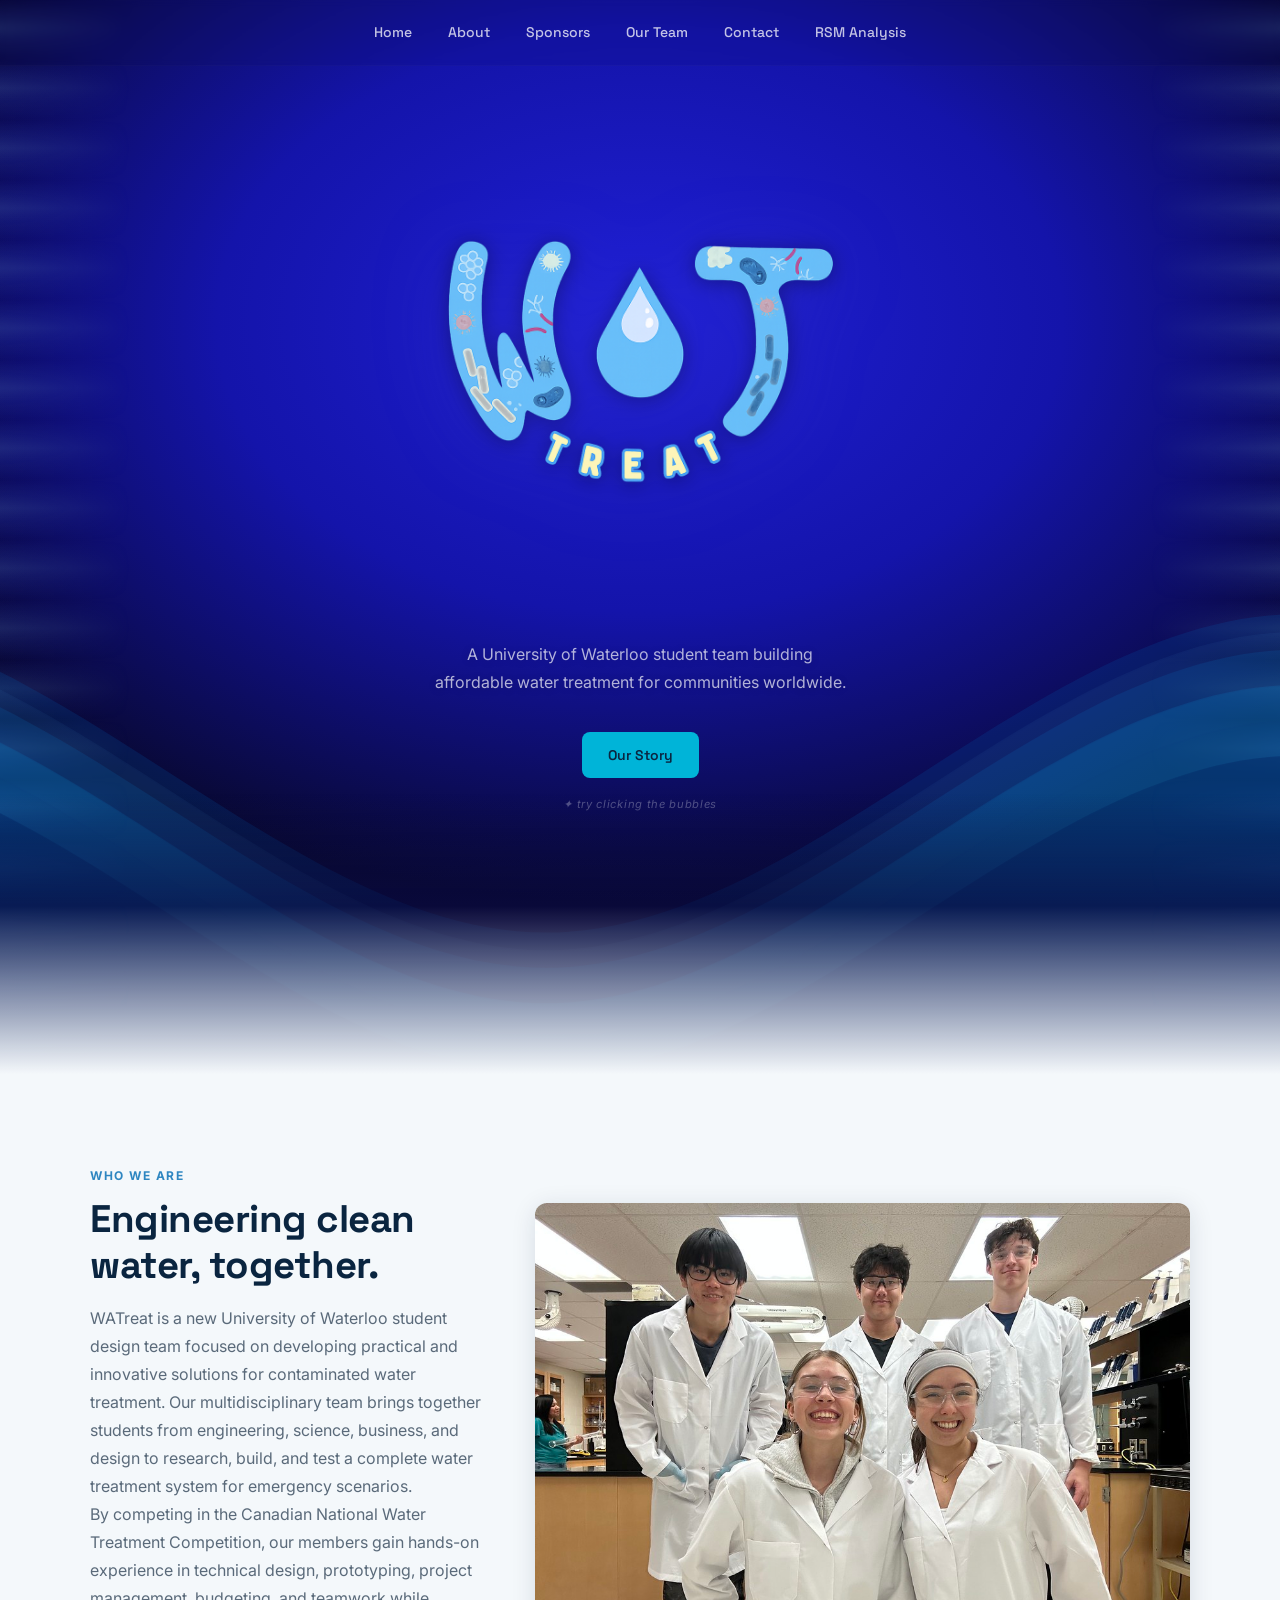
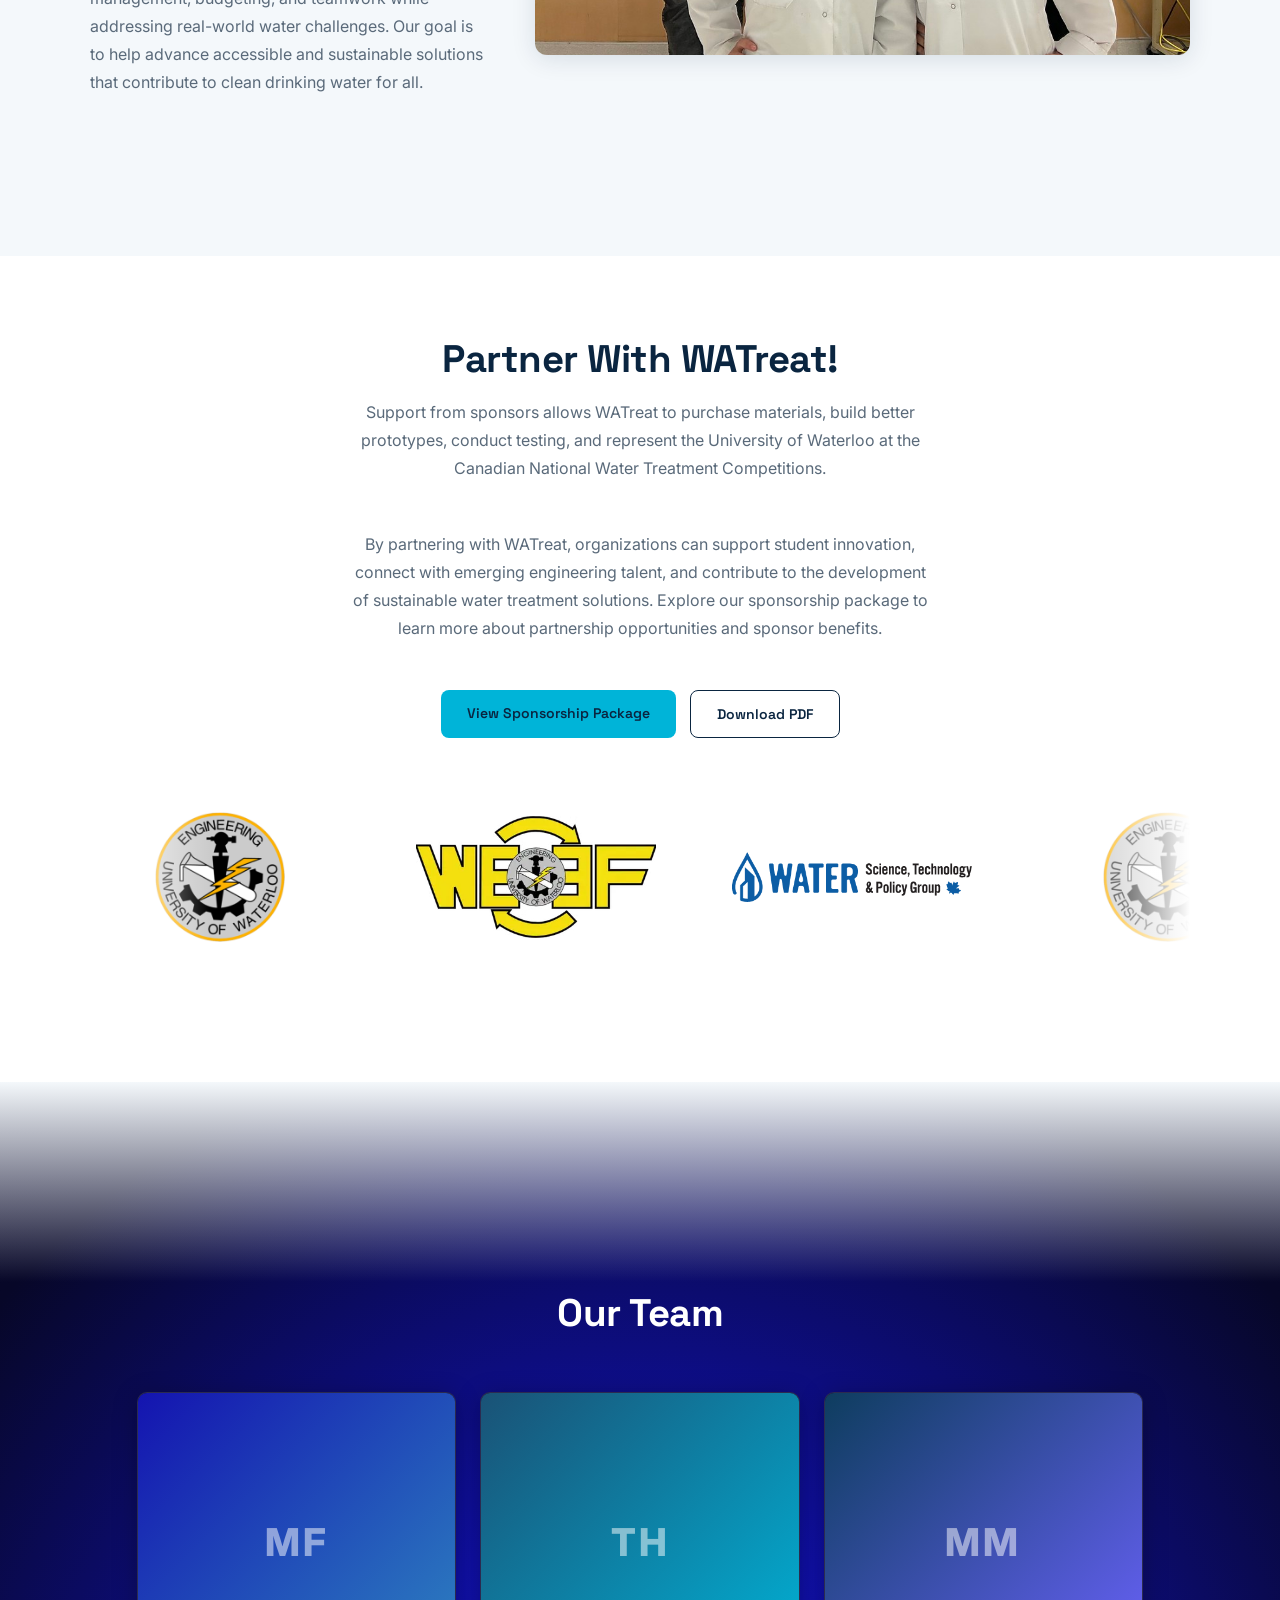
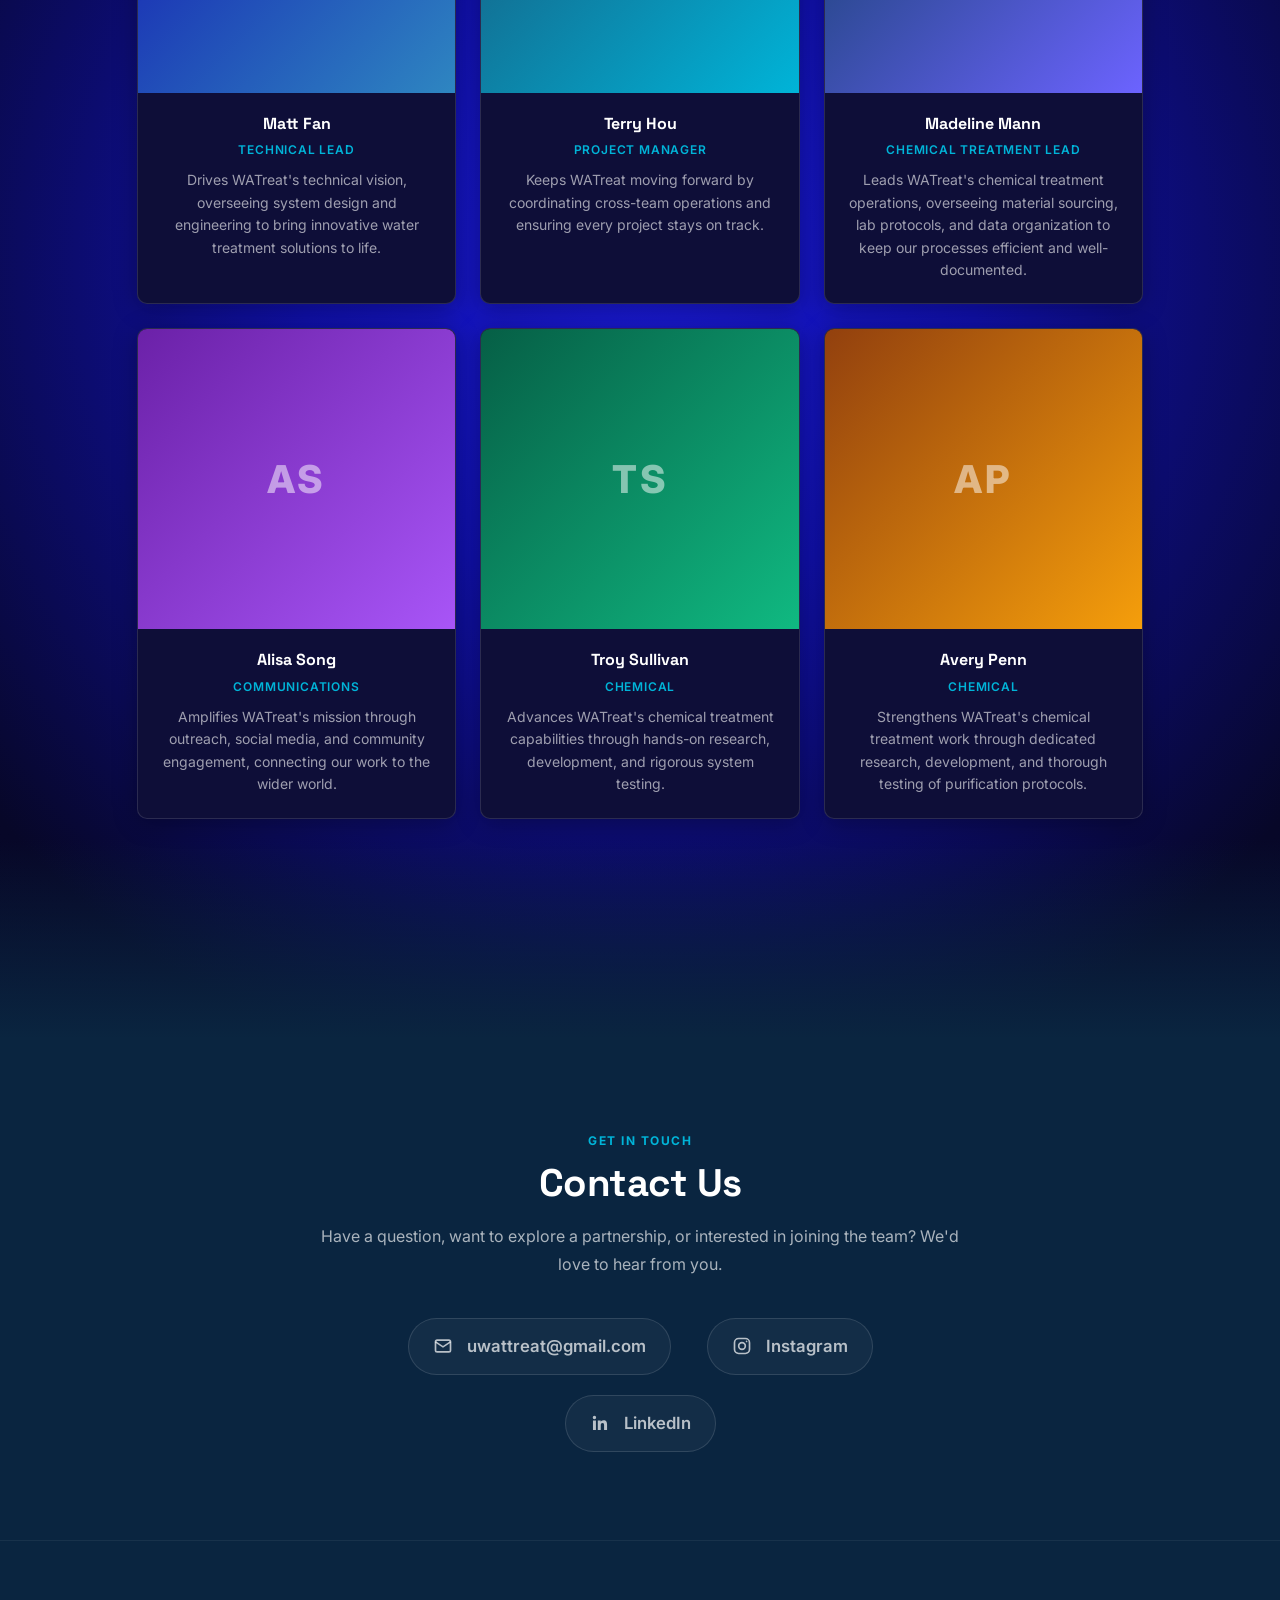
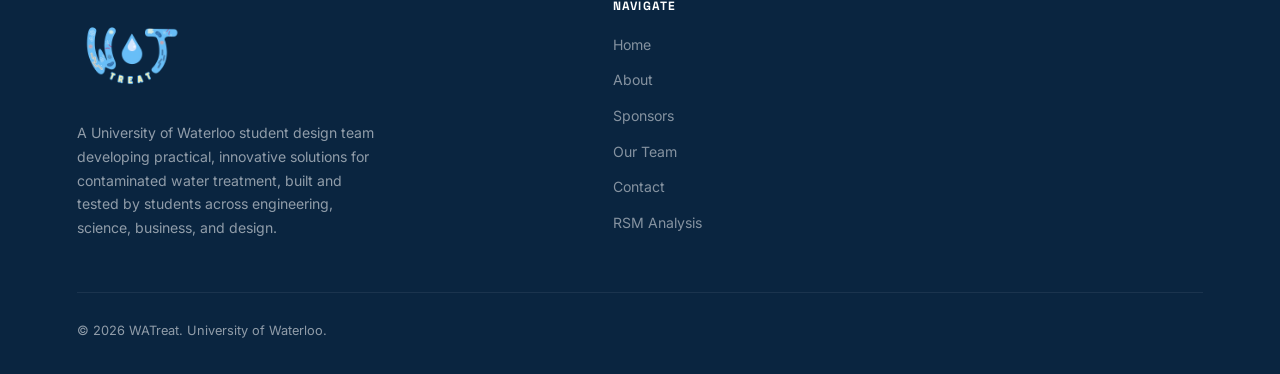
==== index.html @ 06cb2f38 "Initial commit: WATreat site with RSM Analysis page" ====
<!DOCTYPE html>
<html lang="en">
<head>
  <meta charset="UTF-8" />
  <meta name="viewport" content="width=device-width, initial-scale=1.0" />
  <title>WATreat — Clean Water Engineering</title>
  <link rel="preconnect" href="https://fonts.googleapis.com" />
  <link rel="preconnect" href="https://fonts.gstatic.com" crossorigin />
  <link href="https://fonts.googleapis.com/css2?family=Space+Grotesk:wght@500;600;700;800&family=Inter:wght@400;500;600;700&display=swap" rel="stylesheet" />
  <link rel="stylesheet" href="styles.css" />
</head>
<body>

  <!-- NAV -->
  <nav>
    <ul class="nav-links">
      <li><a href="#home">Home</a></li>
      <li><a href="#about">About</a></li>
      <li><a href="#sponsors">Sponsors</a></li>
      <li><a href="#team">Our Team</a></li>
      <li><a href="#contact">Contact</a></li>
      <li><a href="rsm.html">RSM Analysis</a></li>
    </ul>
  </nav>

  <!-- HERO -->
  <section class="hero" id="home">

    <!-- Caustic light shimmer -->
    <div class="caustic-layer" aria-hidden="true"></div>

    <!-- Rising bubbles -->
    <div class="bubbles" aria-hidden="true">
      <span style="left:3%;  width:14px; height:14px; animation-duration:14s; animation-delay:-7s;"></span>
      <span style="left:8%;  width:22px; height:22px; animation-duration:10s; animation-delay:-3s;"></span>
      <span style="left:14%; width:10px; height:10px; animation-duration:16s; animation-delay:-12s;"></span>
      <span style="left:19%; width:18px; height:18px; animation-duration:12s; animation-delay:-5s;"></span>
      <span style="left:25%; width:26px; height:26px; animation-duration:11s; animation-delay:-9s;"></span>
      <span style="left:31%; width:13px; height:13px; animation-duration:15s; animation-delay:-2s;"></span>
      <span style="left:37%; width:20px; height:20px; animation-duration:13s; animation-delay:-10s;"></span>
      <span style="left:43%; width:16px; height:16px; animation-duration:9s;  animation-delay:-4s;"></span>
      <span style="left:49%; width:28px; height:28px; animation-duration:17s; animation-delay:-8s;"></span>
      <span style="left:55%; width:12px; height:12px; animation-duration:11s; animation-delay:-1s;"></span>
      <span style="left:61%; width:24px; height:24px; animation-duration:14s; animation-delay:-6s;"></span>
      <span style="left:67%; width:11px; height:11px; animation-duration:12s; animation-delay:-11s;"></span>
      <span style="left:72%; width:19px; height:19px; animation-duration:10s; animation-delay:-3.5s;"></span>
      <span style="left:78%; width:15px; height:15px; animation-duration:16s; animation-delay:-7.5s;"></span>
      <span style="left:83%; width:26px; height:26px; animation-duration:13s; animation-delay:-5s;"></span>
      <span style="left:88%; width:13px; height:13px; animation-duration:11s; animation-delay:-9s;"></span>
      <span style="left:93%; width:21px; height:21px; animation-duration:15s; animation-delay:-2.5s;"></span>
      <span style="left:97%; width:10px; height:10px; animation-duration:9s;  animation-delay:-6s;"></span>
    </div>

    <!-- Side water flow -->
    <div class="side-flow side-flow-left" aria-hidden="true"></div>
    <div class="side-flow side-flow-right" aria-hidden="true"></div>

    <!-- Floating content -->
    <div class="hero-float">

      <div class="logo-bob">
        <img src="WATreatLogo2.png" alt="WATreat" class="hero-logo" />
        <div class="logo-reflect" aria-hidden="true">
          <img src="WATreatLogo2.png" alt="" />
        </div>
      </div>

      <p class="hero-sub">A University of Waterloo student team building<br>affordable water treatment for communities worldwide.</p>

      <div class="hero-btns">
        <a href="#about" class="btn btn-primary">Our Story</a>
      </div>
      <p class="bubble-hint">✦ try clicking the bubbles</p>

    </div>

    <!-- Animated water waves -->
    <div class="waves-wrap" aria-hidden="true">
      <svg class="wave-svg"
           xmlns="http://www.w3.org/2000/svg"
           xmlns:xlink="http://www.w3.org/1999/xlink"
           viewBox="0 24 150 28"
           preserveAspectRatio="none"
           shape-rendering="auto">
        <defs>
          <path id="wave-path"
            d="M-160 44c30 0 58-18 88-18s 58 18 88 18 58-18 88-18 58 18 88 18 v44h-352z" />
        </defs>
        <g class="wave-group">
          <use xlink:href="#wave-path" x="48" y="0" fill="rgba(2,100,180,0.18)"  />
          <use xlink:href="#wave-path" x="48" y="2" fill="rgba(3,120,200,0.16)"  />
          <use xlink:href="#wave-path" x="48" y="4" fill="rgba(0,140,210,0.2)"   />
          <use xlink:href="#wave-path" x="48" y="6" fill="rgba(0,55,115,0.13)"   />
          <use xlink:href="#wave-path" x="48" y="1" fill="rgba(90,170,220,0.07)"  />
          <use xlink:href="#wave-path" x="48" y="8" fill="rgba(0,35,95,0.4)"     />
        </g>
      </svg>
    </div>


  </section>

  <!-- ABOUT -->
  <section class="about" id="about">

    <div class="about-content">
      <div class="about-text">
        <span class="section-label">Who We Are</span>
        <h2 class="section-heading">Engineering clean water, together.</h2>
        <p class="section-sub">
          WATreat is a new University of Waterloo student design team focused on developing practical and
          innovative solutions for contaminated water treatment. Our multidisciplinary team brings together
          students from engineering, science, business, and design to research, build, and test a complete
          water treatment system for emergency scenarios.
        </p>
        <p class="section-sub">
          By competing in the Canadian National Water Treatment Competition, our members gain hands-on
          experience in technical design, prototyping, project management, budgeting, and teamwork while
          addressing real-world water challenges. Our goal is to help advance accessible and sustainable
          solutions that contribute to clean drinking water for all.
        </p>
      </div>
      <div class="about-photo-wrap">
        <img src="TeamphotoLarge.jpg" alt="The WATreat Team" class="about-photo" />
      </div>
    </div>

  </section>

  <!-- SPONSORS -->
  <section class="sponsors" id="sponsors">
    <div class="sponsors-inner">
      <h2 class="section-heading">Partner With WATreat!</h2>
      <p class="section-sub">
        Support from sponsors allows WATreat to purchase materials, build better prototypes, conduct
        testing, and represent the University of Waterloo at the Canadian National Water Treatment
        Competitions.
      </p>
      <p class="section-sub">
        By partnering with WATreat, organizations can support student innovation, connect with emerging
        engineering talent, and contribute to the development of sustainable water treatment solutions.
        Explore our sponsorship package to learn more about partnership opportunities and sponsor benefits.
      </p>
      <div class="sponsor-btns">
        <a href="WATreat-Sponsorship-Package-2027.pdf" class="btn btn-primary" target="_blank" rel="noopener">View Sponsorship Package</a>
        <a href="WATreat-Sponsorship-Package-2027.pdf" class="btn btn-outline" download>Download PDF</a>
      </div>
      <div class="sponsor-ticker">
        <div class="ticker-track">
          <div class="sponsor-slot"><img src="cropped-EngSoc_Square_Logo-300x300.webp" alt="Engineering Society, University of Waterloo"></div>
          <div class="sponsor-slot"><img src="weef-logo.webp" alt="WEEF - Waterloo Engineering Endowment Foundation"></div>
          <div class="sponsor-slot"><img src="water_stp_logo_horizontal_smll.webp" alt="WATER Science, Technology & Policy Group"></div>
          <!-- duplicate set for seamless loop -->
          <div class="sponsor-slot"><img src="cropped-EngSoc_Square_Logo-300x300.webp" alt="Engineering Society, University of Waterloo"></div>
          <div class="sponsor-slot"><img src="weef-logo.webp" alt="WEEF - Waterloo Engineering Endowment Foundation"></div>
          <div class="sponsor-slot"><img src="water_stp_logo_horizontal_smll.webp" alt="WATER Science, Technology & Policy Group"></div>
        </div>
      </div>
    </div>
  </section>

  <!-- OUR TEAM -->
  <section class="founders" id="team">

    <div class="bubbles" aria-hidden="true">
      <span style="left:5%;  width:12px; height:12px; animation-duration:13s; animation-delay:-6s;"></span>
      <span style="left:12%; width:20px; height:20px; animation-duration:10s; animation-delay:-3s;"></span>
      <span style="left:22%; width:9px;  height:9px;  animation-duration:15s; animation-delay:-9s;"></span>
      <span style="left:33%; width:16px; height:16px; animation-duration:11s; animation-delay:-2s;"></span>
      <span style="left:45%; width:24px; height:24px; animation-duration:14s; animation-delay:-7s;"></span>
      <span style="left:57%; width:11px; height:11px; animation-duration:12s; animation-delay:-4s;"></span>
      <span style="left:67%; width:18px; height:18px; animation-duration:16s; animation-delay:-11s;"></span>
      <span style="left:76%; width:14px; height:14px; animation-duration:9s;  animation-delay:-5s;"></span>
      <span style="left:85%; width:22px; height:22px; animation-duration:13s; animation-delay:-8s;"></span>
      <span style="left:93%; width:10px; height:10px; animation-duration:11s; animation-delay:-1s;"></span>
    </div>

    <div class="founders-inner">
      <h3 class="founders-title">Our Team</h3>
      <div class="founders-grid">

        <div class="founder-card">
          <div class="founder-headshot" style="background: linear-gradient(135deg,#1414b0,#2e86c1);">MF</div>
          <div class="founder-body">
            <div class="founder-name">Matt Fan</div>
            <div class="founder-role">Technical Lead</div>
            <p class="founder-bio">Drives WATreat's technical vision, overseeing system design and engineering to bring innovative water treatment solutions to life.</p>
          </div>
        </div>

        <div class="founder-card">
          <div class="founder-headshot" style="background: linear-gradient(135deg,#1a5276,#00b4d8);">TH</div>
          <div class="founder-body">
            <div class="founder-name">Terry Hou</div>
            <div class="founder-role">Project Manager</div>
            <p class="founder-bio">Keeps WATreat moving forward by coordinating cross-team operations and ensuring every project stays on track.</p>
          </div>
        </div>

        <div class="founder-card">
          <div class="founder-headshot" style="background: linear-gradient(135deg,#0e3d5f,#6c63ff);">MM</div>
          <div class="founder-body">
            <div class="founder-name">Madeline Mann</div>
            <div class="founder-role">Chemical Treatment Lead</div>
            <p class="founder-bio">Leads WATreat's chemical treatment operations, overseeing material sourcing, lab protocols, and data organization to keep our processes efficient and well-documented.</p>
          </div>
        </div>

        <div class="founder-card">
          <div class="founder-headshot" style="background: linear-gradient(135deg,#6b21a8,#a855f7);">AS</div>
          <div class="founder-body">
            <div class="founder-name">Alisa Song</div>
            <div class="founder-role">Communications</div>
            <p class="founder-bio">Amplifies WATreat's mission through outreach, social media, and community engagement, connecting our work to the wider world.</p>
          </div>
        </div>

        <div class="founder-card">
          <div class="founder-headshot" style="background: linear-gradient(135deg,#065f46,#10b981);">TS</div>
          <div class="founder-body">
            <div class="founder-name">Troy Sullivan</div>
            <div class="founder-role">Chemical</div>
            <p class="founder-bio">Advances WATreat's chemical treatment capabilities through hands-on research, development, and rigorous system testing.</p>
          </div>
        </div>

        <div class="founder-card">
          <div class="founder-headshot" style="background: linear-gradient(135deg,#92400e,#f59e0b);">AP</div>
          <div class="founder-body">
            <div class="founder-name">Avery Penn</div>
            <div class="founder-role">Chemical</div>
            <p class="founder-bio">Strengthens WATreat's chemical treatment work through dedicated research, development, and thorough testing of purification protocols.</p>
          </div>
        </div>

      </div>
    </div>

  </section>

  <!-- CONTACT -->
  <section class="contact-section" id="contact">
    <div class="contact-inner-solo">
      <span class="section-label">Get In Touch</span>
      <h2 class="section-heading">Contact Us</h2>
      <p class="section-sub">
        Have a question, want to explore a partnership, or interested in joining the team?
        We'd love to hear from you.
      </p>
      <div class="contact-links">
        <a class="contact-link" href="mailto:uwattreat@gmail.com">
          <svg width="20" height="20" viewBox="0 0 24 24" fill="none" stroke="currentColor" stroke-width="2" aria-hidden="true">
            <rect x="3" y="5" width="18" height="14" rx="2"/>
            <path d="M3 7l9 6 9-6"/>
          </svg>
          uwattreat@gmail.com
        </a>
        <a class="contact-link" href="https://www.instagram.com/uwwattreat/" target="_blank" rel="noopener noreferrer">
          <svg width="20" height="20" viewBox="0 0 24 24" fill="none" stroke="currentColor" stroke-width="2" aria-hidden="true">
            <rect x="3" y="3" width="18" height="18" rx="5"/>
            <circle cx="12" cy="12" r="4"/>
            <circle cx="17.5" cy="6.5" r="1" fill="currentColor" stroke="none"/>
          </svg>
          Instagram
        </a>
        <a class="contact-link" href="https://www.linkedin.com/in/wat-treat-6927a9414/" target="_blank" rel="noopener noreferrer">
          <svg width="20" height="20" viewBox="0 0 24 24" fill="currentColor" aria-hidden="true">
            <path d="M20.45 20.45h-3.55v-5.57c0-1.33-.02-3.03-1.85-3.03-1.85 0-2.14 1.45-2.14 2.94v5.66H9.36V9h3.41v1.56h.05c.48-.9 1.64-1.85 3.38-1.85 3.61 0 4.28 2.38 4.28 5.47v6.27zM5.34 7.43a2.06 2.06 0 1 1 0-4.12 2.06 2.06 0 0 1 0 4.12zM7.12 20.45H3.56V9h3.56v11.45z"/>
          </svg>
          LinkedIn
        </a>
      </div>
    </div>
  </section>

  <!-- FOOTER -->
  <footer>
    <div class="footer-grid">

      <div class="footer-brand">
        <img src="WATreatLogo2.png" alt="WATreat" class="footer-logo" />
        <p>A University of Waterloo student design team developing practical, innovative solutions for
          contaminated water treatment, built and tested by students across engineering, science, business,
          and design.</p>
      </div>

      <div class="footer-col">
        <h4>Navigate</h4>
        <ul>
          <li><a href="#home">Home</a></li>
          <li><a href="#about">About</a></li>
          <li><a href="#sponsors">Sponsors</a></li>
          <li><a href="#team">Our Team</a></li>
          <li><a href="#contact">Contact</a></li>
          <li><a href="rsm.html">RSM Analysis</a></li>
        </ul>
      </div>

    </div>

    <div class="footer-bottom">
      <span>&copy; 2026 WATreat. University of Waterloo.</span>
    </div>
  </footer>

  <script>
    document.querySelectorAll('.bubbles span').forEach(bubble => {
      bubble.addEventListener('click', function () {
        if (this.classList.contains('popped')) return;
        const rect = this.getBoundingClientRect();
        this.style.position = 'fixed';
        this.style.top    = rect.top  + 'px';
        this.style.left   = rect.left + 'px';
        this.style.width  = rect.width  + 'px';
        this.style.height = rect.height + 'px';
        this.style.bottom = 'auto';
        this.style.animation = 'none';
        void this.offsetHeight; // force reflow to commit animation:none
        this.style.animation = '';
        this.classList.add('popped');
        this.addEventListener('animationend', () => {
          this.style.display = 'none';
        }, { once: true });
      });
    });
  </script>

</body>
</html>
---- styles.css ----
*, *::before, *::after {
  box-sizing: border-box;
  margin: 0;
  padding: 0;
}

:root {
  --blue-dark:  #0a2540;
  --blue-mid:   #1a5276;
  --blue-light: #2e86c1;
  --accent:     #00b4d8;
  --white:      #ffffff;
  --off-white:  #f4f8fb;
  --text-main:  #1a1a2e;
  --text-muted: #5a6a7a;
  --border:     #dce8f0;
  --radius:     10px;
  --shadow:     0 2px 16px rgba(10, 37, 64, 0.08);
  --transition: 0.2s ease;
}

html { scroll-behavior: smooth; }

body {
  font-family: 'Inter', 'Segoe UI', system-ui, -apple-system, sans-serif;
  color: var(--text-main);
  background: var(--white);
  line-height: 1.6;
}

h1, h2, h3, h4,
.section-heading,
.founders-title,
.founder-name,
.footer-col h4,
.nav-links a,
.btn {
  font-family: 'Space Grotesk', 'Segoe UI', system-ui, -apple-system, sans-serif;
}

/* ── NAV ── */
nav {
  position: fixed;
  top: 0;
  left: 0;
  right: 0;
  z-index: 200;
  display: flex;
  align-items: center;
  justify-content: center;
  padding: 0 6vw;
  height: 66px;
  background: rgba(5, 5, 20, 0.06);
  backdrop-filter: blur(3px);
  -webkit-backdrop-filter: blur(3px);
  border-bottom: 1px solid rgba(255,255,255,0.02);
}

.nav-links {
  display: flex;
  align-items: center;
  gap: 4px;
  list-style: none;
}

.nav-links a {
  display: inline-block;
  padding: 6px 16px;
  font-size: 14px;
  font-weight: 500;
  color: rgba(255,255,255,0.75);
  text-decoration: none;
  border-radius: 6px;
  transition: color var(--transition), background var(--transition);
}

.nav-links a:hover {
  color: var(--white);
  background: rgba(255,255,255,0.08);
}

.nav-links .nav-cta {
  margin-left: 8px;
  background: var(--accent);
  color: #04040e;
  font-weight: 700;
  padding: 7px 20px;
}

.nav-links .nav-cta:hover {
  background: #33c9e8;
  color: #04040e;
}

/* ── HERO ── */
.hero {
  position: relative;
  min-height: 100dvh;
  min-height: 100vh; /* fallback for older browsers */
  min-height: 100dvh;
  height: auto;
  display: flex;
  align-items: flex-start;
  justify-content: center;
  overflow: hidden;
  padding-bottom: 260px;
  -webkit-user-select: none;
  user-select: none;
  background: radial-gradient(ellipse 110% 90% at 50% 30%,
    #2020d8 0%,
    #1414aa 30%,
    #080830 60%,
    #080838 80%,
    #0a0a40 100%
  );
}

/* Caustic light shimmer */
.caustic-layer {
  position: absolute;
  inset: 0;
  pointer-events: none;
  animation: caustic-shift 14s ease-in-out infinite alternate;
}

@keyframes caustic-shift {
  0% {
    background:
      radial-gradient(ellipse 560px 380px at 22% 32%, rgba(100,100,255,0.12) 0%, transparent 68%),
      radial-gradient(ellipse 380px 280px at 78% 22%, rgba(80,80,240,0.08) 0%, transparent 68%),
      radial-gradient(ellipse 460px 320px at 52% 72%, rgba(60,60,200,0.1) 0%, transparent 68%);
  }
  33% {
    background:
      radial-gradient(ellipse 480px 340px at 62% 18%, rgba(100,100,255,0.14) 0%, transparent 68%),
      radial-gradient(ellipse 560px 380px at 18% 58%, rgba(80,80,240,0.09) 0%, transparent 68%),
      radial-gradient(ellipse 380px 280px at 82% 68%, rgba(60,60,200,0.08) 0%, transparent 68%);
  }
  66% {
    background:
      radial-gradient(ellipse 640px 280px at 44% 44%, rgba(100,100,255,0.1) 0%, transparent 68%),
      radial-gradient(ellipse 340px 420px at 88% 28%, rgba(80,80,240,0.11) 0%, transparent 68%),
      radial-gradient(ellipse 560px 200px at 12% 78%, rgba(60,60,200,0.09) 0%, transparent 68%);
  }
  100% {
    background:
      radial-gradient(ellipse 480px 480px at 68% 52%, rgba(100,100,255,0.12) 0%, transparent 68%),
      radial-gradient(ellipse 380px 240px at 28% 18%, rgba(80,80,240,0.08) 0%, transparent 68%),
      radial-gradient(ellipse 440px 380px at 56% 82%, rgba(60,60,200,0.11) 0%, transparent 68%);
  }
}

/* Rising bubbles */
.bubbles {
  position: absolute;
  inset: 0;
  overflow: hidden;
  pointer-events: none;
}

.bubbles span {
  position: absolute;
  bottom: -30px;
  border-radius: 50%;
  background: rgba(160,200,255,0.22);
  border: 1.5px solid rgba(180,220,255,0.45);
  box-shadow: 0 0 8px rgba(120,180,255,0.3), inset 0 0 6px rgba(255,255,255,0.15);
  animation: bubble-rise linear infinite;
}

@keyframes bubble-rise {
  0%   { transform: translateY(0) translateX(0) scale(0.6); opacity: 0; }
  6%   { opacity: 0.9; }
  85%  { opacity: 0.55; }
  100% { transform: translateY(-105vh) translateX(22px) scale(1.3); opacity: 0; }
}

.bubbles span {
  cursor: pointer;
  pointer-events: auto;
}

.bubbles span.popped {
  animation: bubble-pop 0.28s ease-out forwards;
  pointer-events: none;
}

@keyframes bubble-pop {
  0%   { transform: scale(1);   opacity: 0.9; }
  45%  { transform: scale(1.6); opacity: 0.6; }
  100% { transform: scale(0);   opacity: 0;   }
}

/* Floating hero content */
.hero-float {
  position: relative;
  z-index: 10;
  display: flex;
  flex-direction: column;
  align-items: center;
  text-align: center;
  padding: 72px 6vw 0;
  pointer-events: none;
  gap: 0;
}

/* Logo bob */
.logo-bob {
  animation: bob 4s ease-in-out infinite;
  display: flex;
  flex-direction: column;
  align-items: center;
  margin-top: 40px;
  margin-bottom: 6px;
}

.hero-logo {
  width: min(580px, 82vw, 52dvh);
  height: auto;
  max-height: 52dvh;
  object-fit: contain;
  filter: drop-shadow(0 8px 36px rgba(60,60,255,0.35)) drop-shadow(0 2px 10px rgba(0,0,0,0.4));
  display: block;
}

/* Water reflection */
.logo-reflect {
  width: min(580px, 82vw, 52dvh);
  height: 56px;
  overflow: hidden;
  transform: scaleY(-1);
  margin-top: -2px;
  mask-image: linear-gradient(to bottom, rgba(0,0,0,0.28) 0%, transparent 100%);
  -webkit-mask-image: linear-gradient(to bottom, rgba(0,0,0,0.28) 0%, transparent 100%);
}

.logo-reflect img {
  width: 100%;
  height: auto;
  opacity: 0.3;
}

.bubble-hint {
  margin-top: 18px;
  font-size: 0.7rem;
  color: rgba(255,255,255,0.3);
  letter-spacing: 0.06em;
  font-style: italic;
}

.hero-sub {
  margin-top: 0;
  font-size: clamp(0.88rem, 1.5vw, 1rem);
  color: rgba(255,255,255,0.68);
  line-height: 1.75;
  margin-bottom: 36px;
  animation: bob 4s ease-in-out infinite 0.9s;
  text-shadow: 0 1px 8px rgba(0,0,0,0.2);
}

.hero-btns {
  display: flex;
  gap: 14px;
  pointer-events: auto;
  flex-wrap: wrap;
  justify-content: center;
  animation: bob 4s ease-in-out infinite 1.2s;
}

@keyframes bob {
  0%, 100% { transform: translateY(0px); }
  50%       { transform: translateY(-11px); }
}

/* Buttons */
.btn {
  display: inline-block;
  padding: 12px 26px;
  border-radius: 8px;
  font-size: 14px;
  font-weight: 600;
  text-decoration: none;
  transition: transform var(--transition), box-shadow var(--transition), background var(--transition);
}

.btn:hover {
  transform: translateY(-2px);
  box-shadow: 0 6px 20px rgba(0,0,0,0.25);
}

.btn-primary {
  background: var(--accent);
  color: var(--blue-dark);
}

.btn-primary:hover { background: #33c9e8; }

.btn-glass {
  background: rgba(255,255,255,0.1);
  color: var(--white);
  border: 1.5px solid rgba(255,255,255,0.28);
  backdrop-filter: blur(4px);
}

.btn-glass:hover {
  background: rgba(255,255,255,0.18);
  border-color: rgba(255,255,255,0.5);
}

/* Side water flow */
.side-flow {
  position: absolute;
  top: 0;
  width: 130px;
  height: 100%;
  pointer-events: none;
  z-index: 4;
  overflow: hidden;
}

.side-flow-left {
  left: 0;
  mask-image: linear-gradient(to right, rgba(0,0,0,0.85) 0%, transparent 100%);
  -webkit-mask-image: linear-gradient(to right, rgba(0,0,0,0.85) 0%, transparent 100%);
}

.side-flow-right {
  right: 0;
  mask-image: linear-gradient(to left, rgba(0,0,0,0.85) 0%, transparent 100%);
  -webkit-mask-image: linear-gradient(to left, rgba(0,0,0,0.85) 0%, transparent 100%);
}

.side-flow::before,
.side-flow::after {
  content: '';
  position: absolute;
  inset: 0;
  background: repeating-linear-gradient(
    to bottom,
    transparent            0px,
    rgba(90,130,255,0.07)  14px,
    rgba(120,170,255,0.13) 28px,
    rgba(80,120,255,0.07)  42px,
    transparent            60px
  );
  background-size: 100% 60px;
}

.side-flow::before {
  animation: side-flow-anim 2.8s linear infinite;
}

.side-flow::after {
  animation: side-flow-anim 4.2s linear infinite 1.1s;
  opacity: 0.55;
}

@keyframes side-flow-anim {
  from { background-position: 0 0; }
  to   { background-position: 0 60px; }
}

@keyframes waves-fadein {
  from { opacity: 0; }
  to   { opacity: 1; }
}

/* Wave animation */
.waves-wrap {
  position: absolute;
  bottom: 0;
  left: 0;
  width: 100%;
  height: 55vh;
  min-height: 280px;
  max-height: 520px;
  pointer-events: none;
  z-index: 5;
  animation: waves-fadein 0.3s ease 0.1s both;
}

.wave-svg {
  position: absolute;
  bottom: 0;
  left: 0;
  width: 100%;
  height: 100%;
  overflow: visible;
}

.wave-group use {
  transform-box: fill-box;
  transform-origin: 50% 100%;
}

.wave-group use:nth-child(1) { animation: wave-anim       7s  linear infinite; }
.wave-group use:nth-child(2) { animation: wave-anim-small 10s linear infinite -1s; }
.wave-group use:nth-child(3) { animation: wave-anim       13s linear 1s infinite, waves-fadein 0.4s ease 0.95s both; }
.wave-group use:nth-child(4) { animation: wave-anim-large 20s linear infinite -2s; }
.wave-group use:nth-child(5) { animation: wave-anim-large 28s linear infinite -8s; }
.wave-group use:nth-child(6) { animation: wave-anim-small  6s  linear infinite -3s; }

@keyframes wave-anim {
  0%   { transform: translate3d(-90px, 0, 0); }
  100% { transform: translate3d(86px,  0, 0); }
}

@keyframes wave-anim-large {
  0%   { transform: translate3d(-90px, 0, 0) scaleY(1.5); }
  100% { transform: translate3d(86px,  0, 0) scaleY(1.5); }
}

@keyframes wave-anim-small {
  0%   { transform: translate3d(-90px, 0, 0) scaleY(0.5); }
  100% { transform: translate3d(86px,  0, 0) scaleY(0.5); }
}

/* Fade hero into the about section background */
.hero::after {
  content: '';
  position: absolute;
  bottom: 0;
  left: 0;
  right: 0;
  height: 280px;
  background: linear-gradient(to bottom, rgba(10,10,64,0) 0%, rgba(10,10,64,0.6) 40%, #f4f8fb 100%);
  z-index: 16;
  pointer-events: none;
}

/* ── SECTION COMMONS ── */
.section-label {
  display: inline-block;
  font-size: 12px;
  font-weight: 700;
  letter-spacing: 1.5px;
  text-transform: uppercase;
  color: var(--blue-light);
  margin-bottom: 10px;
}

.section-heading {
  font-size: clamp(1.8rem, 3vw, 2.5rem);
  font-weight: 800;
  color: var(--blue-dark);
  letter-spacing: -0.5px;
  margin-bottom: 16px;
  line-height: 1.2;
}

.section-sub {
  font-size: 1rem;
  color: var(--text-muted);
  line-height: 1.75;
  max-width: 580px;
}

/* ── ABOUT ── */
.about {
  background: var(--off-white);
  padding: 88px 6vw;
}

.about-content {
  display: grid;
  grid-template-columns: 0.6fr 1fr;
  gap: 52px;
  align-items: center;
  max-width: 1100px;
  margin: 0 auto 72px;
}

.about-text .section-sub {
  max-width: 100%;
}

.about-photo-wrap {
  border-radius: 12px;
  overflow: hidden;
  box-shadow: 0 4px 24px rgba(10,37,64,0.12);
  flex-shrink: 0;
}

.about-photo {
  width: 100%;
  height: auto;
  display: block;
  margin-bottom: -40px;
}

/* Founders / Our Team */
.founders {
  position: relative;
  overflow: hidden;
  padding: 200px 0 220px;
  background: radial-gradient(ellipse 120% 100% at 50% 50%,
    #1a1ad4 0%, #1010a8 22%, #070728 55%, #050520 100%);
}

.founders::before {
  content: '';
  position: absolute;
  top: 0; left: 0; right: 0;
  height: 200px;
  background: linear-gradient(to bottom, var(--off-white), transparent);
  z-index: 2;
  pointer-events: none;
}

.founders::after {
  content: '';
  position: absolute;
  bottom: 0; left: 0; right: 0;
  height: 200px;
  background: linear-gradient(to top, var(--blue-dark), transparent);
  z-index: 2;
  pointer-events: none;
}

.founders-inner {
  position: relative;
  z-index: 3;
  max-width: 1160px;
  margin: 0 auto;
  padding: 0 6vw;
}

.founders-title {
  text-align: center;
  font-size: 2.4rem;
  font-weight: 700;
  color: #fff;
  letter-spacing: -0.5px;
  margin-bottom: 48px;
}

.founders-grid {
  display: grid;
  grid-template-columns: repeat(3, 1fr);
  gap: 24px;
}

.founder-card {
  background: #0e0e38;
  border-radius: var(--radius);
  overflow: hidden;
  border: 1px solid rgba(255,255,255,0.12);
  box-shadow: 0 4px 24px rgba(0,0,0,0.3);
  display: flex;
  flex-direction: column;
}

.founder-card:hover {
  box-shadow: 0 8px 36px rgba(0,180,255,0.2), 0 0 0 1px rgba(255,255,255,0.2);
  animation-play-state: paused;
}

.founders-grid .founder-card:nth-child(1) { animation: card-bob 3.6s ease-in-out infinite 0s; }
.founders-grid .founder-card:nth-child(2) { animation: card-bob 3.6s ease-in-out infinite 0.4s; }
.founders-grid .founder-card:nth-child(3) { animation: card-bob 3.6s ease-in-out infinite 0.8s; }
.founders-grid .founder-card:nth-child(4) { animation: card-bob 3.6s ease-in-out infinite 1.2s; }
.founders-grid .founder-card:nth-child(5) { animation: card-bob 3.6s ease-in-out infinite 1.6s; }
.founders-grid .founder-card:nth-child(6) { animation: card-bob 3.6s ease-in-out infinite 2.0s; }

@keyframes card-bob {
  0%, 100% { transform: translateY(0); }
  50%       { transform: translateY(-10px); }
}

.founder-headshot {
  height: 300px;
  display: flex;
  align-items: center;
  justify-content: center;
  font-size: 2.4rem;
  font-weight: 800;
  color: rgba(255,255,255,0.5);
  letter-spacing: 3px;
  flex-shrink: 0;
}

.founder-body {
  padding: 18px 20px 22px;
  text-align: center;
}

.founder-name {
  font-size: 1rem;
  font-weight: 700;
  color: #fff;
  margin-bottom: 4px;
}

.founder-role {
  font-size: 0.75rem;
  font-weight: 600;
  color: var(--accent);
  text-transform: uppercase;
  letter-spacing: 0.8px;
  margin-bottom: 10px;
}

.founder-bio {
  font-size: 0.875rem;
  color: rgba(255,255,255,0.6);
  line-height: 1.6;
}

/* ── SPONSORS ── */
.sponsors {
  background: var(--white);
  padding: 80px 6vw 130px;
}

.sponsors-inner {
  max-width: 1100px;
  margin: 0 auto;
  text-align: center;
}

.sponsors-inner .section-sub {
  margin: 0 auto 48px;
}

.sponsor-btns {
  display: flex;
  flex-wrap: wrap;
  justify-content: center;
  gap: 14px;
}

.btn-outline {
  background: transparent;
  color: var(--blue-dark);
  border: 1.5px solid var(--blue-dark);
}

.btn-outline:hover {
  background: var(--blue-dark);
  color: var(--white);
}

.inline-link {
  color: var(--blue-light);
  font-weight: 600;
  text-decoration: none;
}

.inline-link:hover { text-decoration: underline; }

.sponsor-ticker {
  position: relative;
  overflow: hidden;
  width: 100%;
  margin-top: 64px;
}

.sponsor-ticker::before,
.sponsor-ticker::after {
  content: '';
  position: absolute;
  top: 0;
  bottom: 0;
  width: 120px;
  z-index: 2;
  pointer-events: none;
}

.sponsor-ticker::before {
  left: 0;
  background: linear-gradient(to right, var(--white), transparent);
}

.sponsor-ticker::after {
  right: 0;
  background: linear-gradient(to left, var(--white), transparent);
}

.ticker-track {
  display: flex;
  align-items: center;
  gap: 56px;
  width: max-content;
  animation: ticker-scroll 22s linear infinite;
}

.sponsor-ticker:hover .ticker-track {
  animation-play-state: paused;
}

@keyframes ticker-scroll {
  0%   { transform: translateX(0); }
  100% { transform: translateX(-50%); }
}

.sponsor-slot {
  flex-shrink: 0;
  width: 260px;
  height: 150px;
  display: flex;
  align-items: center;
  justify-content: center;
  font-size: 12px;
  font-weight: 600;
  color: var(--text-muted);
  padding: 10px;
}

.sponsor-slot img {
  max-width: 100%;
  max-height: 100%;
  object-fit: contain;
}

/* ── CONTACT ── */
.contact-section {
  background: var(--blue-dark);
  padding: 88px 6vw;
}

.contact-inner {
  display: grid;
  grid-template-columns: 1fr 1fr;
  gap: 72px;
  max-width: 1100px;
  margin: 0 auto;
  align-items: start;
}

.contact-inner-solo {
  max-width: 640px;
  margin: 0 auto;
  text-align: center;
}

.contact-info .section-heading { color: var(--white); }
.contact-info .section-label   { color: var(--accent); }
.contact-info .section-sub     { color: rgba(255,255,255,0.6); max-width: 100%; }

.contact-inner-solo .section-label { color: var(--accent); }
.contact-inner-solo .section-heading { color: var(--white); }
.contact-inner-solo .section-sub {
  color: rgba(255,255,255,0.65);
  max-width: 100%;
  margin: 0 auto;
}

.contact-links {
  display: flex;
  flex-direction: column;
  gap: 18px;
  margin-top: 36px;
}

.contact-inner-solo .contact-links {
  flex-direction: row;
  flex-wrap: wrap;
  justify-content: center;
  gap: 20px 36px;
  margin-top: 40px;
}

.contact-link {
  display: flex;
  align-items: center;
  gap: 14px;
  color: rgba(255,255,255,0.7);
  text-decoration: none;
  font-size: 0.95rem;
  transition: color var(--transition);
}

.contact-inner-solo .contact-link {
  font-size: 1.05rem;
  font-weight: 600;
  padding: 14px 24px;
  border: 1.5px solid rgba(255,255,255,0.12);
  border-radius: 999px;
  background: rgba(255,255,255,0.04);
}

.contact-inner-solo .contact-link:hover {
  border-color: var(--accent);
  background: rgba(0,180,216,0.1);
}

.contact-link svg { flex-shrink: 0; }

.contact-link:hover { color: var(--accent); }

/* Form */
.contact-form {
  display: flex;
  flex-direction: column;
  gap: 18px;
}

.form-group {
  display: flex;
  flex-direction: column;
  gap: 7px;
}

.form-group label {
  font-size: 13px;
  font-weight: 600;
  color: rgba(255,255,255,0.75);
  letter-spacing: 0.3px;
}

.form-group input,
.form-group textarea {
  background: rgba(255,255,255,0.06);
  border: 1.5px solid rgba(255,255,255,0.1);
  border-radius: 8px;
  padding: 11px 15px;
  color: var(--white);
  font-size: 14px;
  font-family: inherit;
  outline: none;
  transition: border-color var(--transition), background var(--transition);
}

.form-group input::placeholder,
.form-group textarea::placeholder { color: rgba(255,255,255,0.28); }

.form-group input:focus,
.form-group textarea:focus {
  border-color: var(--accent);
  background: rgba(255,255,255,0.1);
}

.form-group textarea {
  resize: vertical;
  min-height: 130px;
  line-height: 1.6;
}

.btn-full { width: 100%; justify-content: center; }

@media (max-width: 768px) {
  .contact-inner {
    grid-template-columns: 1fr;
    gap: 48px;
  }
}

/* ── FOOTER ── */
footer {
  background: var(--blue-dark);
  border-top: 1px solid rgba(255,255,255,0.06);
  padding: 56px 6vw 32px;
  color: rgba(255,255,255,0.55);
}

.footer-grid {
  display: grid;
  grid-template-columns: 1.8fr 1fr 1fr;
  gap: 48px;
  margin-bottom: 52px;
}

.footer-logo {
  width: 110px;
  height: 110px;
  border-radius: 50%;
  object-fit: cover;
  display: block;
  margin-bottom: 14px;
}

.footer-brand p {
  font-size: 0.88rem;
  line-height: 1.7;
  margin-top: 10px;
  max-width: 300px;
}

.footer-col h4 {
  font-size: 12px;
  font-weight: 700;
  color: var(--white);
  text-transform: uppercase;
  letter-spacing: 1.2px;
  margin-bottom: 16px;
}

.footer-col ul {
  list-style: none;
  display: flex;
  flex-direction: column;
  gap: 10px;
}

.footer-col a {
  font-size: 0.88rem;
  color: rgba(255,255,255,0.5);
  text-decoration: none;
  transition: color var(--transition);
}

.footer-col a:hover { color: var(--accent); }

.footer-bottom {
  display: flex;
  align-items: center;
  justify-content: space-between;
  padding-top: 28px;
  border-top: 1px solid rgba(255,255,255,0.07);
  font-size: 0.8rem;
  flex-wrap: wrap;
  gap: 16px;
}

.social-links {
  display: flex;
  gap: 10px;
}

.social-link {
  width: 36px;
  height: 36px;
  border-radius: 8px;
  background: rgba(255,255,255,0.06);
  border: 1px solid rgba(255,255,255,0.1);
  display: flex;
  align-items: center;
  justify-content: center;
  text-decoration: none;
  color: rgba(255,255,255,0.55);
  transition: background var(--transition), color var(--transition), border-color var(--transition);
}

.social-link:hover {
  background: var(--accent);
  color: var(--blue-dark);
  border-color: var(--accent);
}

/* ── RSM ANALYSIS PAGE ── */
/* Square corners, near-black text and spreadsheet-style tables. Scoped to body.rsm-page. */
[hidden] { display: none !important; }

.rsm-page {
  --ink:        #111111;
  --ink-muted:  #4a4a4a;
  --grid:       #d4d4d4;
  --head-fill:  #f3f3f3;
  --cell-sel:   #217346;
  --sheet-font: 'Segoe UI', Calibri, 'Inter', system-ui, -apple-system, sans-serif;
  color: var(--ink);
}

nav.nav-solid {
  background: rgba(10, 37, 64, 0.92);
  border-bottom: 1px solid rgba(255,255,255,0.06);
}

.rsm-page .nav-links a { border-radius: 0; }

.nav-links a.active {
  color: var(--white);
  background: rgba(255,255,255,0.1);
}

.rsm-page nav { transition: background 0.3s ease, border-color 0.3s ease; }

/* Hero: same layout as the home page, with the title in place of the description,
   but a smaller logo and everything grouped in the middle of the window */
.hero-rsm {
  align-items: center;
  /* 200px taller than the window, so the fade to the light content starts below the window's bottom edge.
     The extra 200px is added to padding-bottom too, which keeps the group in the middle of the visible window. */
  min-height: calc(100vh + 200px);
  min-height: calc(100dvh + 200px);
  padding-bottom: 320px;
}

.hero-rsm .hero-float { padding-top: 66px; }

.hero-rsm .logo-bob { margin-top: 0; }

.hero-rsm .hero-logo,
.hero-rsm .logo-reflect {
  width: min(360px, 70vw, 34dvh);
}

.hero-rsm .hero-logo { max-height: 34dvh; }

.hero-rsm .logo-reflect { height: 36px; }

.hero-title {
  font-size: clamp(2.2rem, 7vw, 4.8rem);
  font-weight: 800;
  line-height: 1;
  letter-spacing: -1px;
  color: var(--white);
  text-shadow: 0 8px 36px rgba(60,60,255,0.45), 0 2px 10px rgba(0,0,0,0.4);
  white-space: nowrap;
  margin-top: -18px;
  margin-bottom: 22px;
  animation: bob 4s ease-in-out infinite 0.9s;
}

#data { scroll-margin-top: 90px; }

.rsm-main {
  background: var(--off-white);
  padding: 24px 6vw 96px;
}

.rsm-wrap,
.rsm-results {
  max-width: 1100px;
  margin: 0 auto;
  display: flex;
  flex-direction: column;
  gap: 24px;
}

.rsm-results { width: 100%; }

/* Cards */
.rsm-card {
  background: var(--white);
  border: 1px solid var(--grid);
  border-radius: 0;
  box-shadow: 0 1px 3px rgba(0,0,0,0.06);
  padding: 24px;
  min-width: 0;
}

.rsm-card .section-label { color: var(--ink-muted); }

.rsm-card h2,
.rsm-optimum h2 {
  font-size: 1.25rem;
  font-weight: 700;
  color: var(--ink);
  letter-spacing: -0.2px;
  margin-bottom: 6px;
}

.rsm-card-sub {
  font-size: 0.9rem;
  color: var(--ink-muted);
  line-height: 1.6;
  margin-bottom: 18px;
}

/* Spreadsheet tables */
.table-scroll { overflow-x: auto; }

.rsm-table {
  width: 100%;
  border-collapse: collapse;
  font-family: var(--sheet-font);
  font-size: 14px;
  color: var(--ink);
  border: 1px solid var(--grid);
}

.rsm-table th,
.rsm-table td {
  border: 1px solid var(--grid);
  padding: 6px 10px;
  white-space: nowrap;
  height: 34px;
}

.rsm-table th {
  background: var(--head-fill);
  font-weight: 600;
  font-size: 13px;
  text-align: center;
  color: var(--ink);
}

.rsm-table .num {
  text-align: right;
  font-variant-numeric: tabular-nums;
}

.rsm-table th.num { text-align: center; }

.rsm-table .run-cell {
  background: var(--head-fill);
  font-weight: 600;
  color: var(--ink);
}

.rsm-table tbody tr:hover td:not(.run-cell) { background: #f7fbff; }

/* Editable cells: the input fills the whole cell */
.rsm-table td.cell-input { padding: 0; }

.rsm-table input {
  display: block;
  width: 100%;
  min-width: 120px;
  height: 34px;
  padding: 6px 10px;
  border: none;
  border-radius: 0;
  font: inherit;
  text-align: right;
  font-variant-numeric: tabular-nums;
  color: var(--ink);
  background: transparent;
  outline: none;
}

.rsm-table input::placeholder { color: #9a9a9a; }

.rsm-table input:focus {
  background: var(--white);
  box-shadow: inset 0 0 0 2px var(--cell-sel);
}

.rsm-table input.invalid {
  background: #fdecec;
  box-shadow: inset 0 0 0 2px #d64545;
}

.pt-tag {
  display: inline-block;
  padding: 1px 8px;
  border-radius: 0;
  font-size: 12px;
  font-weight: 600;
}

.pt-legend {
  list-style: none;
  display: flex;
  flex-direction: column;
  gap: 6px;
  margin: 4px 0 18px;
  font-size: 0.9rem;
  color: var(--ink-muted);
}

.pt-legend .pt-tag {
  min-width: 78px;
  margin-right: 8px;
  text-align: center;
}

.pt-factorial { background: rgba(46,134,193,0.12); color: #1b4f72; }
.pt-axial     { background: rgba(108,99,255,0.12); color: #3d35a8; }
.pt-center    { background: rgba(0,180,216,0.14);  color: #00586b; }
.pt-additional { background: #ececec; color: #3a3a3a; }

/* Added trials */
.rsm-table .run-cell .trial-remove {
  float: right;
  margin-left: 10px;
  width: 20px;
  height: 20px;
  line-height: 18px;
  padding: 0;
  border: 1px solid var(--grid);
  border-radius: 0;
  background: var(--white);
  color: var(--ink-muted);
  font-size: 15px;
  cursor: pointer;
}

.rsm-table .run-cell .trial-remove:hover {
  background: #fdecec;
  border-color: #d64545;
  color: #8a1414;
}

.rsm-table .pt-select {
  display: block;
  width: 100%;
  height: 34px;
  padding: 6px 8px;
  border: none;
  border-radius: 0;
  font: inherit;
  color: var(--ink);
  background: transparent;
  outline: none;
  cursor: pointer;
}

.rsm-table .pt-select:focus { box-shadow: inset 0 0 0 2px var(--cell-sel); }

.add-trial {
  display: block;
  width: 100%;
  margin-top: -1px;
  padding: 7px 10px;
  border: 1px dashed #b5b5b5;
  border-radius: 0;
  background: var(--white);
  font-family: var(--sheet-font);
  font-size: 14px;
  font-weight: 600;
  color: var(--ink-muted);
  text-align: left;
  cursor: pointer;
  transition: background var(--transition), color var(--transition);
}

.add-trial:hover {
  background: #f7fbff;
  color: var(--ink);
  border-color: var(--cell-sel);
}

/* Buttons */
.rsm-actions {
  display: flex;
  flex-wrap: wrap;
  gap: 10px;
  margin-top: 20px;
}

.rsm-page .btn { border-radius: 0; }

button.btn { cursor: pointer; }
button.btn-primary { border: none; }

.rsm-page .btn-outline {
  color: var(--ink);
  border-color: var(--grid);
  background: var(--white);
}

.rsm-page .btn-outline:hover {
  background: var(--head-fill);
  color: var(--ink);
  border-color: #b5b5b5;
}

.rsm-hint {
  margin-top: 12px;
  font-size: 0.85rem;
  font-style: italic;
  color: var(--ink-muted);
}

.rsm-error {
  margin-top: 16px;
  padding: 10px 14px;
  border-radius: 0;
  background: #fdecec;
  border: 1px solid #f5c2c2;
  color: #8a1414;
  font-size: 0.9rem;
  line-height: 1.6;
}

/* Optimum highlight */
.rsm-optimum {
  width: 100%;
  max-width: 440px;
  border-radius: 0;
  padding: 16px 20px;
  color: var(--white);
  box-shadow: 0 2px 10px rgba(0,0,0,0.2);
  background: radial-gradient(ellipse 120% 100% at 50% 0%,
    #1a1ad4 0%, #1010a8 30%, #070728 75%, #050520 100%);
}

.rsm-optimum h2 {
  color: var(--white);
  font-size: 1.05rem;
  margin-bottom: 8px;
}

.opt-row {
  display: flex;
  align-items: baseline;
  justify-content: space-between;
  gap: 16px;
  padding: 8px 0;
  border-top: 1px solid rgba(255,255,255,0.14);
}

.opt-label {
  font-size: 11px;
  font-weight: 700;
  letter-spacing: 1px;
  text-transform: uppercase;
  color: var(--accent);
}

.opt-value {
  font-family: 'Space Grotesk', 'Segoe UI', system-ui, -apple-system, sans-serif;
  font-size: 1.5rem;
  font-weight: 800;
  line-height: 1.1;
  font-variant-numeric: tabular-nums;
}

.opt-unit {
  font-size: 0.82rem;
  color: rgba(255,255,255,0.65);
}

/* Model */
.model-grid {
  display: grid;
  grid-template-columns: 1fr 220px;
  gap: 24px;
  align-items: start;
  margin-top: 14px;
}

.model-grid > div { min-width: 0; }

/* Equation styled as a formula bar */
.equation {
  display: flex;
  align-items: stretch;
  border: 1px solid var(--grid);
  border-radius: 0;
  background: var(--white);
  overflow-x: auto;
}

.equation .fx {
  flex-shrink: 0;
  display: flex;
  align-items: center;
  padding: 0 12px;
  background: var(--head-fill);
  border-right: 1px solid var(--grid);
  font-family: Cambria, Georgia, serif;
  font-style: italic;
  font-weight: 600;
  color: var(--ink-muted);
}

.equation .formula {
  padding: 10px 14px;
  font-family: var(--sheet-font);
  font-size: 1rem;
  color: var(--ink);
  white-space: nowrap;
}

.coding {
  margin: 10px 0 18px;
  font-family: var(--sheet-font);
  font-size: 0.9rem;
  color: var(--ink-muted);
}

.r2-box {
  text-align: center;
  border-radius: 0;
  background: var(--white);
  border: 1px solid var(--grid);
}

.r2-label {
  padding: 6px 10px;
  background: var(--head-fill);
  border-bottom: 1px solid var(--grid);
  font-family: var(--sheet-font);
  font-size: 13px;
  font-weight: 600;
  color: var(--ink);
}

.r2-value {
  font-family: 'Space Grotesk', 'Segoe UI', system-ui, -apple-system, sans-serif;
  font-size: 2.6rem;
  font-weight: 800;
  color: var(--ink);
  line-height: 1.15;
  padding: 14px 10px 4px;
}

.r2-meta {
  padding: 0 14px 14px;
  font-size: 0.82rem;
  color: var(--ink-muted);
  line-height: 1.5;
}

/* Plots */
.plot-grid {
  display: grid;
  grid-template-columns: 1fr 1fr;
  gap: 24px;
}

.plot {
  width: 100%;
  height: 460px;
  border: 1px solid var(--grid);
}

.plot-fallback {
  display: flex;
  align-items: center;
  justify-content: center;
  height: 100%;
  padding: 24px;
  text-align: center;
  color: var(--ink-muted);
  background: var(--head-fill);
}

@media (max-width: 1000px) {
  .plot-grid { grid-template-columns: 1fr; }
}

@media (max-width: 768px) {
  .rsm-main { padding: 16px 5vw 72px; }
  .rsm-card { padding: 18px 14px; }
  .model-grid { grid-template-columns: 1fr; }
  .plot { height: 380px; }
}

/* ── RESPONSIVE ── */
@media (max-width: 900px) {
  .about-content {
    grid-template-columns: 1fr;
    max-width: 600px;
  }

  .about-photo-wrap { order: -1; }

  .about-photo { height: 220px; }

  .founders-grid {
    grid-template-columns: 1fr;
    max-width: 480px;
    margin: 0 auto;
  }
}

@media (max-width: 768px) {
  nav { padding: 0 5vw; }

  .hero-float { padding: 80px 5vw 140px; }

  .about { padding: 64px 5vw; }

  .footer-grid {
    grid-template-columns: 1fr;
    gap: 32px;
  }

  .footer-bottom { flex-direction: column; align-items: flex-start; }
}
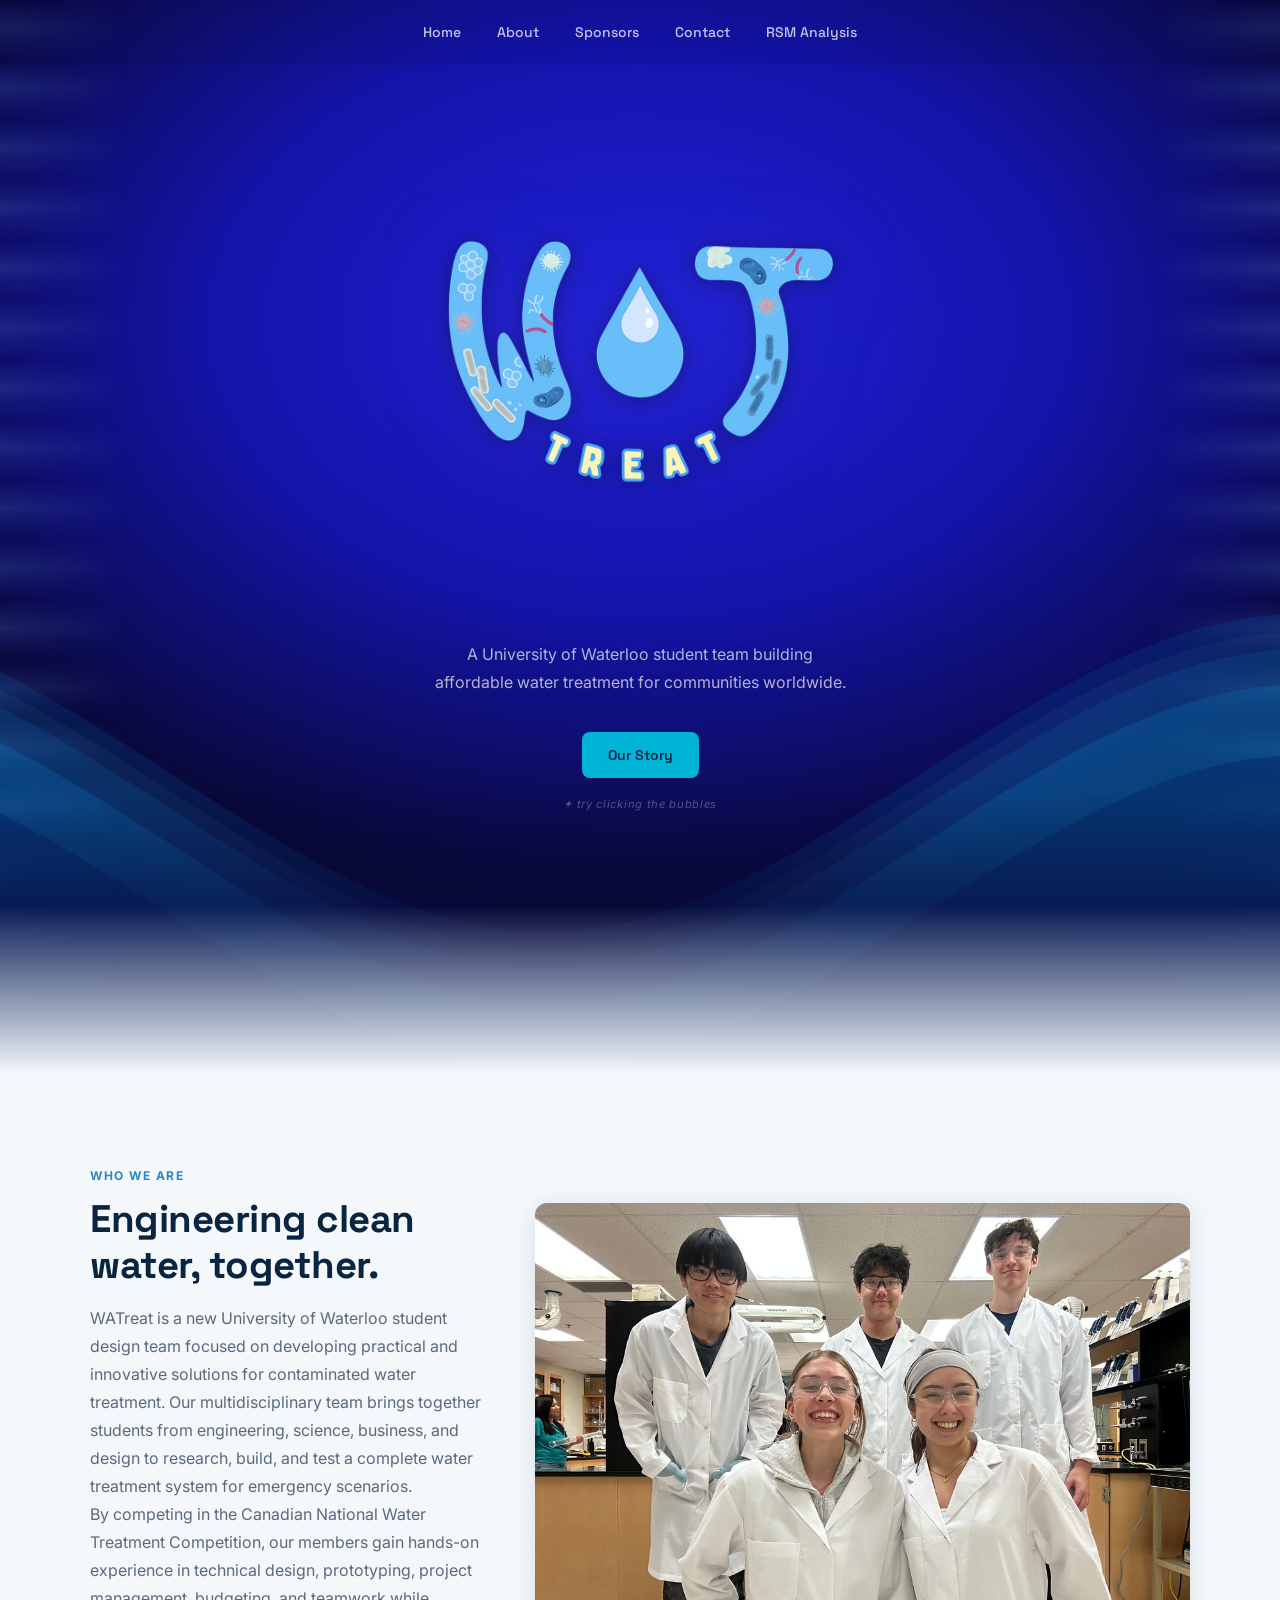
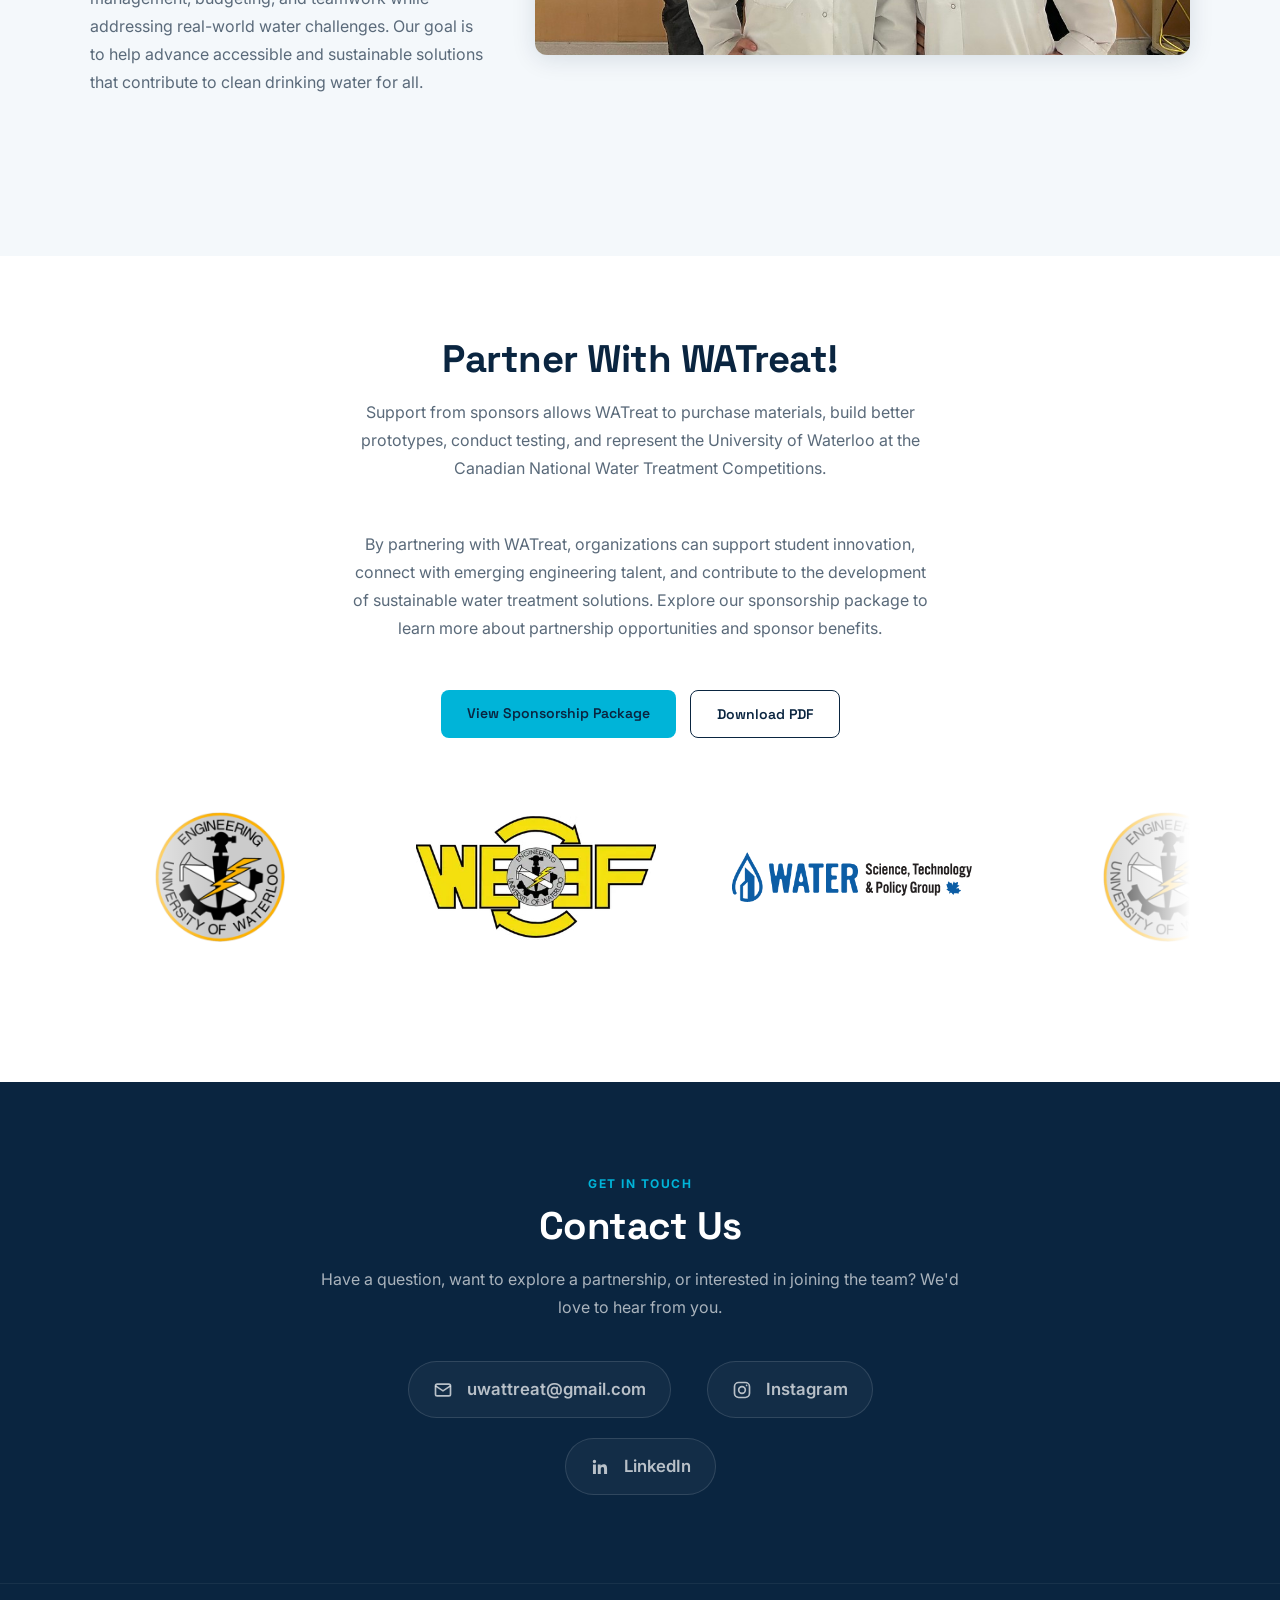
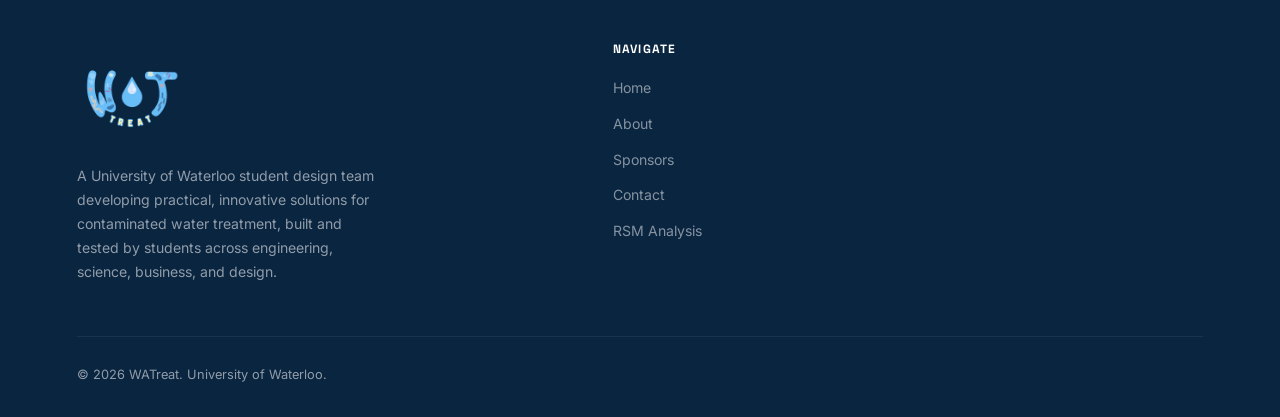
==== commit 251f2333: "remove our team section for now" ====
--- a/index.html
+++ b/index.html
@@ -3,7 +3,7 @@
 <head>
   <meta charset="UTF-8" />
   <meta name="viewport" content="width=device-width, initial-scale=1.0" />
-  <title>WATreat — Clean Water Engineering</title>
+  <title>WATreat</title>
   <link rel="preconnect" href="https://fonts.googleapis.com" />
   <link rel="preconnect" href="https://fonts.gstatic.com" crossorigin />
   <link href="https://fonts.googleapis.com/css2?family=Space+Grotesk:wght@500;600;700;800&family=Inter:wght@400;500;600;700&display=swap" rel="stylesheet" />
@@ -17,7 +17,6 @@
       <li><a href="#home">Home</a></li>
       <li><a href="#about">About</a></li>
       <li><a href="#sponsors">Sponsors</a></li>
-      <li><a href="#team">Our Team</a></li>
       <li><a href="#contact">Contact</a></li>
       <li><a href="rsm.html">RSM Analysis</a></li>
     </ul>
@@ -157,85 +156,6 @@
         </div>
       </div>
     </div>
-  </section>
-
-  <!-- OUR TEAM -->
-  <section class="founders" id="team">
-
-    <div class="bubbles" aria-hidden="true">
-      <span style="left:5%;  width:12px; height:12px; animation-duration:13s; animation-delay:-6s;"></span>
-      <span style="left:12%; width:20px; height:20px; animation-duration:10s; animation-delay:-3s;"></span>
-      <span style="left:22%; width:9px;  height:9px;  animation-duration:15s; animation-delay:-9s;"></span>
-      <span style="left:33%; width:16px; height:16px; animation-duration:11s; animation-delay:-2s;"></span>
-      <span style="left:45%; width:24px; height:24px; animation-duration:14s; animation-delay:-7s;"></span>
-      <span style="left:57%; width:11px; height:11px; animation-duration:12s; animation-delay:-4s;"></span>
-      <span style="left:67%; width:18px; height:18px; animation-duration:16s; animation-delay:-11s;"></span>
-      <span style="left:76%; width:14px; height:14px; animation-duration:9s;  animation-delay:-5s;"></span>
-      <span style="left:85%; width:22px; height:22px; animation-duration:13s; animation-delay:-8s;"></span>
-      <span style="left:93%; width:10px; height:10px; animation-duration:11s; animation-delay:-1s;"></span>
-    </div>
-
-    <div class="founders-inner">
-      <h3 class="founders-title">Our Team</h3>
-      <div class="founders-grid">
-
-        <div class="founder-card">
-          <div class="founder-headshot" style="background: linear-gradient(135deg,#1414b0,#2e86c1);">MF</div>
-          <div class="founder-body">
-            <div class="founder-name">Matt Fan</div>
-            <div class="founder-role">Technical Lead</div>
-            <p class="founder-bio">Drives WATreat's technical vision, overseeing system design and engineering to bring innovative water treatment solutions to life.</p>
-          </div>
-        </div>
-
-        <div class="founder-card">
-          <div class="founder-headshot" style="background: linear-gradient(135deg,#1a5276,#00b4d8);">TH</div>
-          <div class="founder-body">
-            <div class="founder-name">Terry Hou</div>
-            <div class="founder-role">Project Manager</div>
-            <p class="founder-bio">Keeps WATreat moving forward by coordinating cross-team operations and ensuring every project stays on track.</p>
-          </div>
-        </div>
-
-        <div class="founder-card">
-          <div class="founder-headshot" style="background: linear-gradient(135deg,#0e3d5f,#6c63ff);">MM</div>
-          <div class="founder-body">
-            <div class="founder-name">Madeline Mann</div>
-            <div class="founder-role">Chemical Treatment Lead</div>
-            <p class="founder-bio">Leads WATreat's chemical treatment operations, overseeing material sourcing, lab protocols, and data organization to keep our processes efficient and well-documented.</p>
-          </div>
-        </div>
-
-        <div class="founder-card">
-          <div class="founder-headshot" style="background: linear-gradient(135deg,#6b21a8,#a855f7);">AS</div>
-          <div class="founder-body">
-            <div class="founder-name">Alisa Song</div>
-            <div class="founder-role">Communications</div>
-            <p class="founder-bio">Amplifies WATreat's mission through outreach, social media, and community engagement, connecting our work to the wider world.</p>
-          </div>
-        </div>
-
-        <div class="founder-card">
-          <div class="founder-headshot" style="background: linear-gradient(135deg,#065f46,#10b981);">TS</div>
-          <div class="founder-body">
-            <div class="founder-name">Troy Sullivan</div>
-            <div class="founder-role">Chemical</div>
-            <p class="founder-bio">Advances WATreat's chemical treatment capabilities through hands-on research, development, and rigorous system testing.</p>
-          </div>
-        </div>
-
-        <div class="founder-card">
-          <div class="founder-headshot" style="background: linear-gradient(135deg,#92400e,#f59e0b);">AP</div>
-          <div class="founder-body">
-            <div class="founder-name">Avery Penn</div>
-            <div class="founder-role">Chemical</div>
-            <p class="founder-bio">Strengthens WATreat's chemical treatment work through dedicated research, development, and thorough testing of purification protocols.</p>
-          </div>
-        </div>
-
-      </div>
-    </div>
-
   </section>
 
   <!-- CONTACT -->
@@ -290,7 +210,6 @@
           <li><a href="#home">Home</a></li>
           <li><a href="#about">About</a></li>
           <li><a href="#sponsors">Sponsors</a></li>
-          <li><a href="#team">Our Team</a></li>
           <li><a href="#contact">Contact</a></li>
           <li><a href="rsm.html">RSM Analysis</a></li>
         </ul>
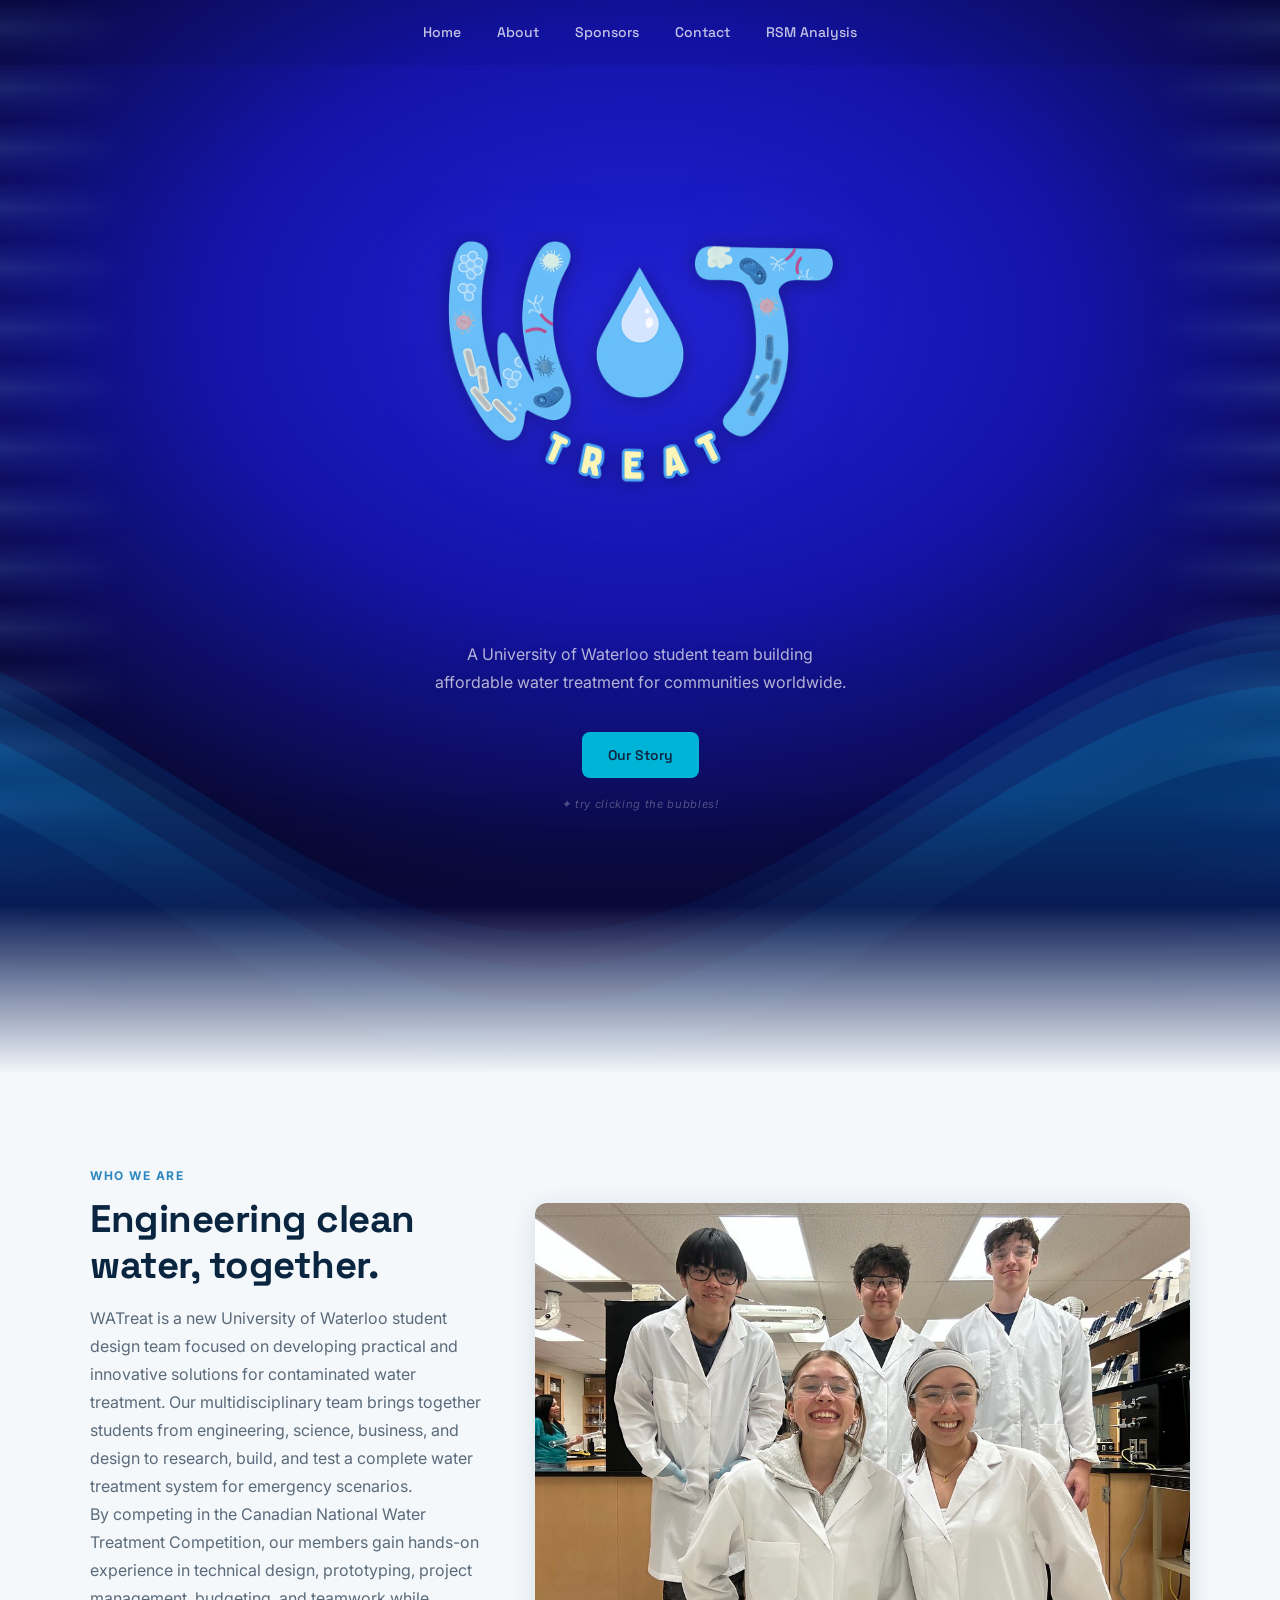
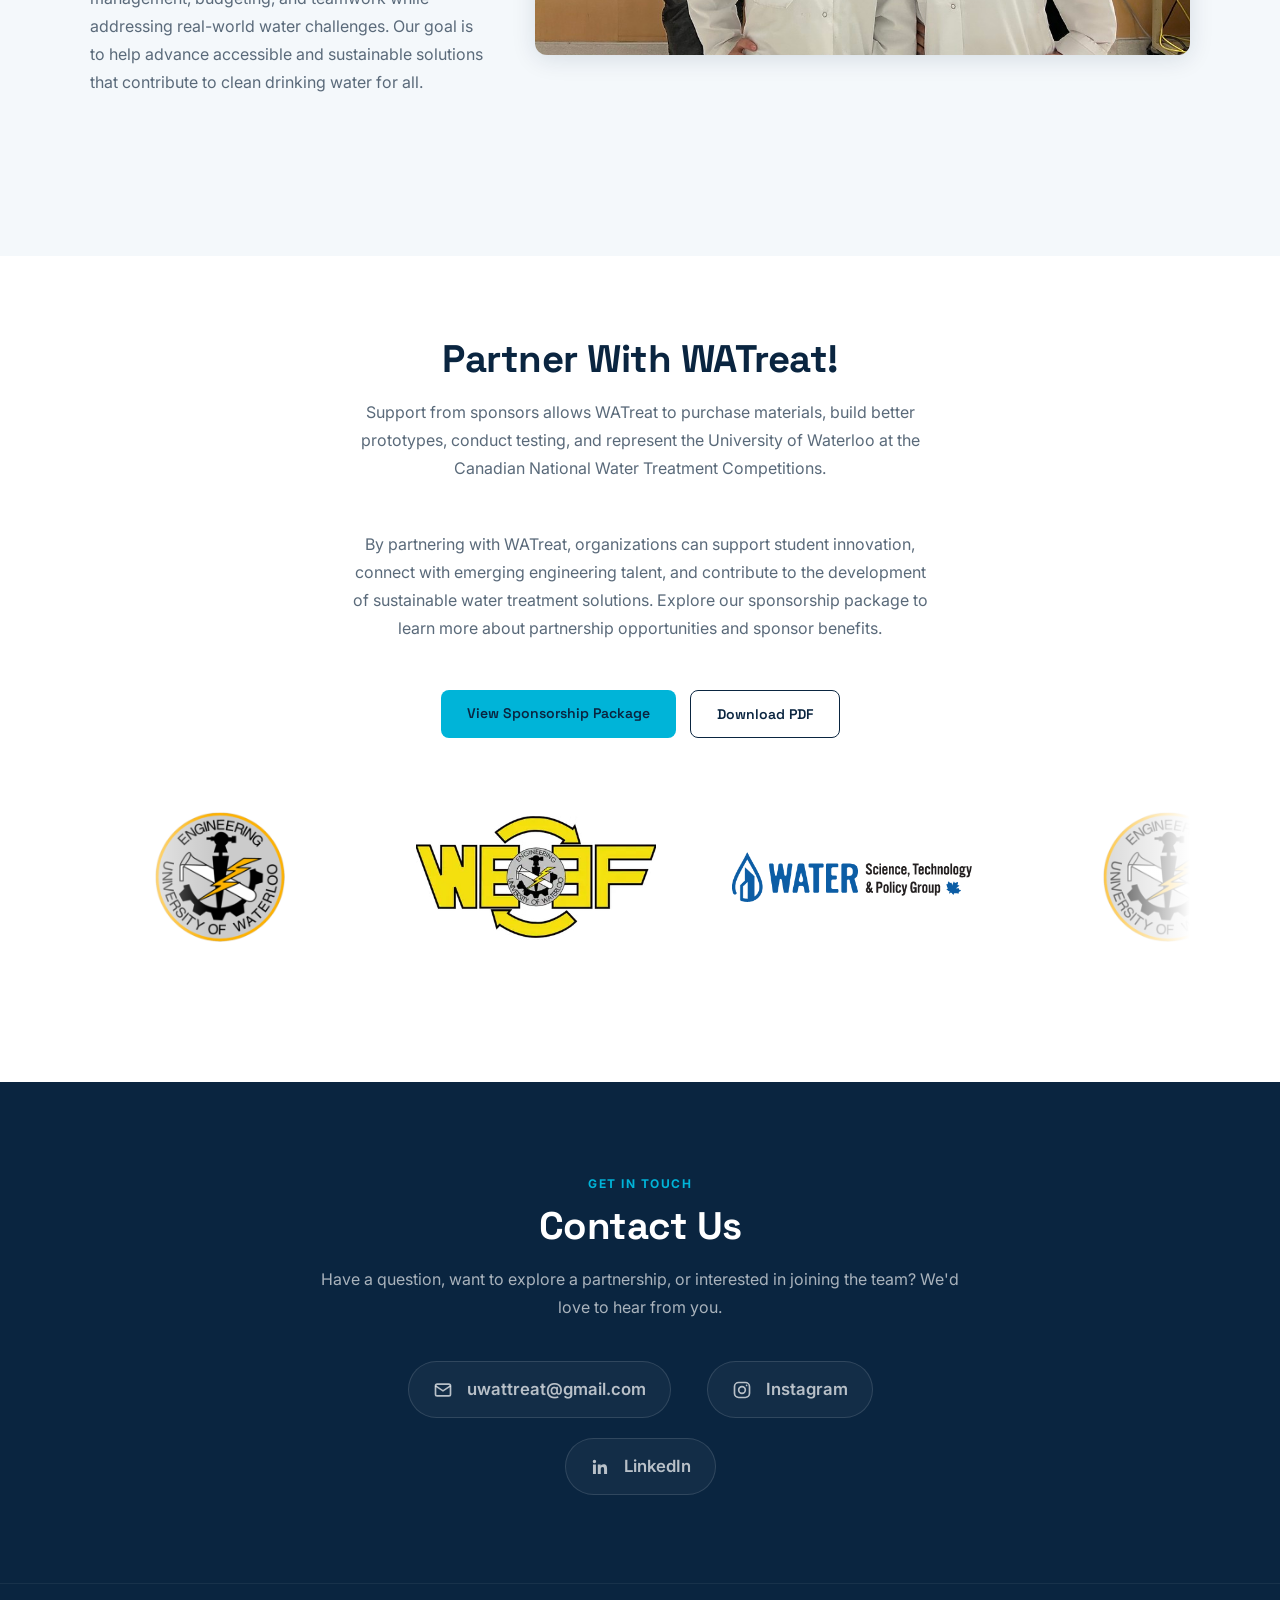
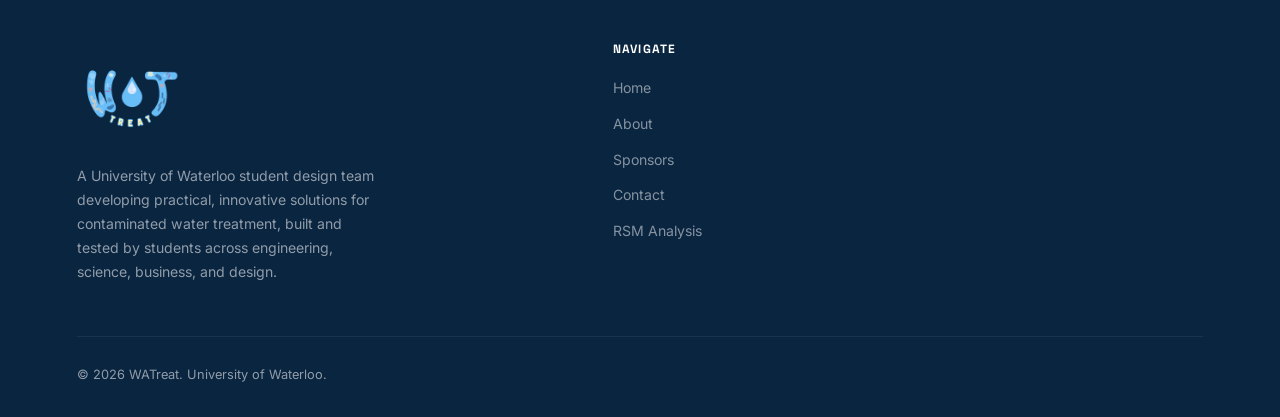
==== commit a5d83feb: "Update bubble hint text to include an exclamation" ====
--- a/index.html
+++ b/index.html
@@ -69,7 +69,7 @@
       <div class="hero-btns">
         <a href="#about" class="btn btn-primary">Our Story</a>
       </div>
-      <p class="bubble-hint">✦ try clicking the bubbles</p>
+      <p class="bubble-hint">✦ try clicking the bubbles!</p>
 
     </div>
 
@@ -175,7 +175,7 @@
           </svg>
           uwattreat@gmail.com
         </a>
-        <a class="contact-link" href="https://www.instagram.com/uwwattreat/" target="_blank" rel="noopener noreferrer">
+        <a class="contact-link" href="https://www.instagram.com/uwwatreat/" target="_blank" rel="noopener noreferrer">
           <svg width="20" height="20" viewBox="0 0 24 24" fill="none" stroke="currentColor" stroke-width="2" aria-hidden="true">
             <rect x="3" y="3" width="18" height="18" rx="5"/>
             <circle cx="12" cy="12" r="4"/>
@@ -183,7 +183,7 @@
           </svg>
           Instagram
         </a>
-        <a class="contact-link" href="https://www.linkedin.com/in/wat-treat-6927a9414/" target="_blank" rel="noopener noreferrer">
+        <a class="contact-link" href="www.linkedin.com/company/wattreat/" target="_blank" rel="noopener noreferrer">
           <svg width="20" height="20" viewBox="0 0 24 24" fill="currentColor" aria-hidden="true">
             <path d="M20.45 20.45h-3.55v-5.57c0-1.33-.02-3.03-1.85-3.03-1.85 0-2.14 1.45-2.14 2.94v5.66H9.36V9h3.41v1.56h.05c.48-.9 1.64-1.85 3.38-1.85 3.61 0 4.28 2.38 4.28 5.47v6.27zM5.34 7.43a2.06 2.06 0 1 1 0-4.12 2.06 2.06 0 0 1 0 4.12zM7.12 20.45H3.56V9h3.56v11.45z"/>
           </svg>
